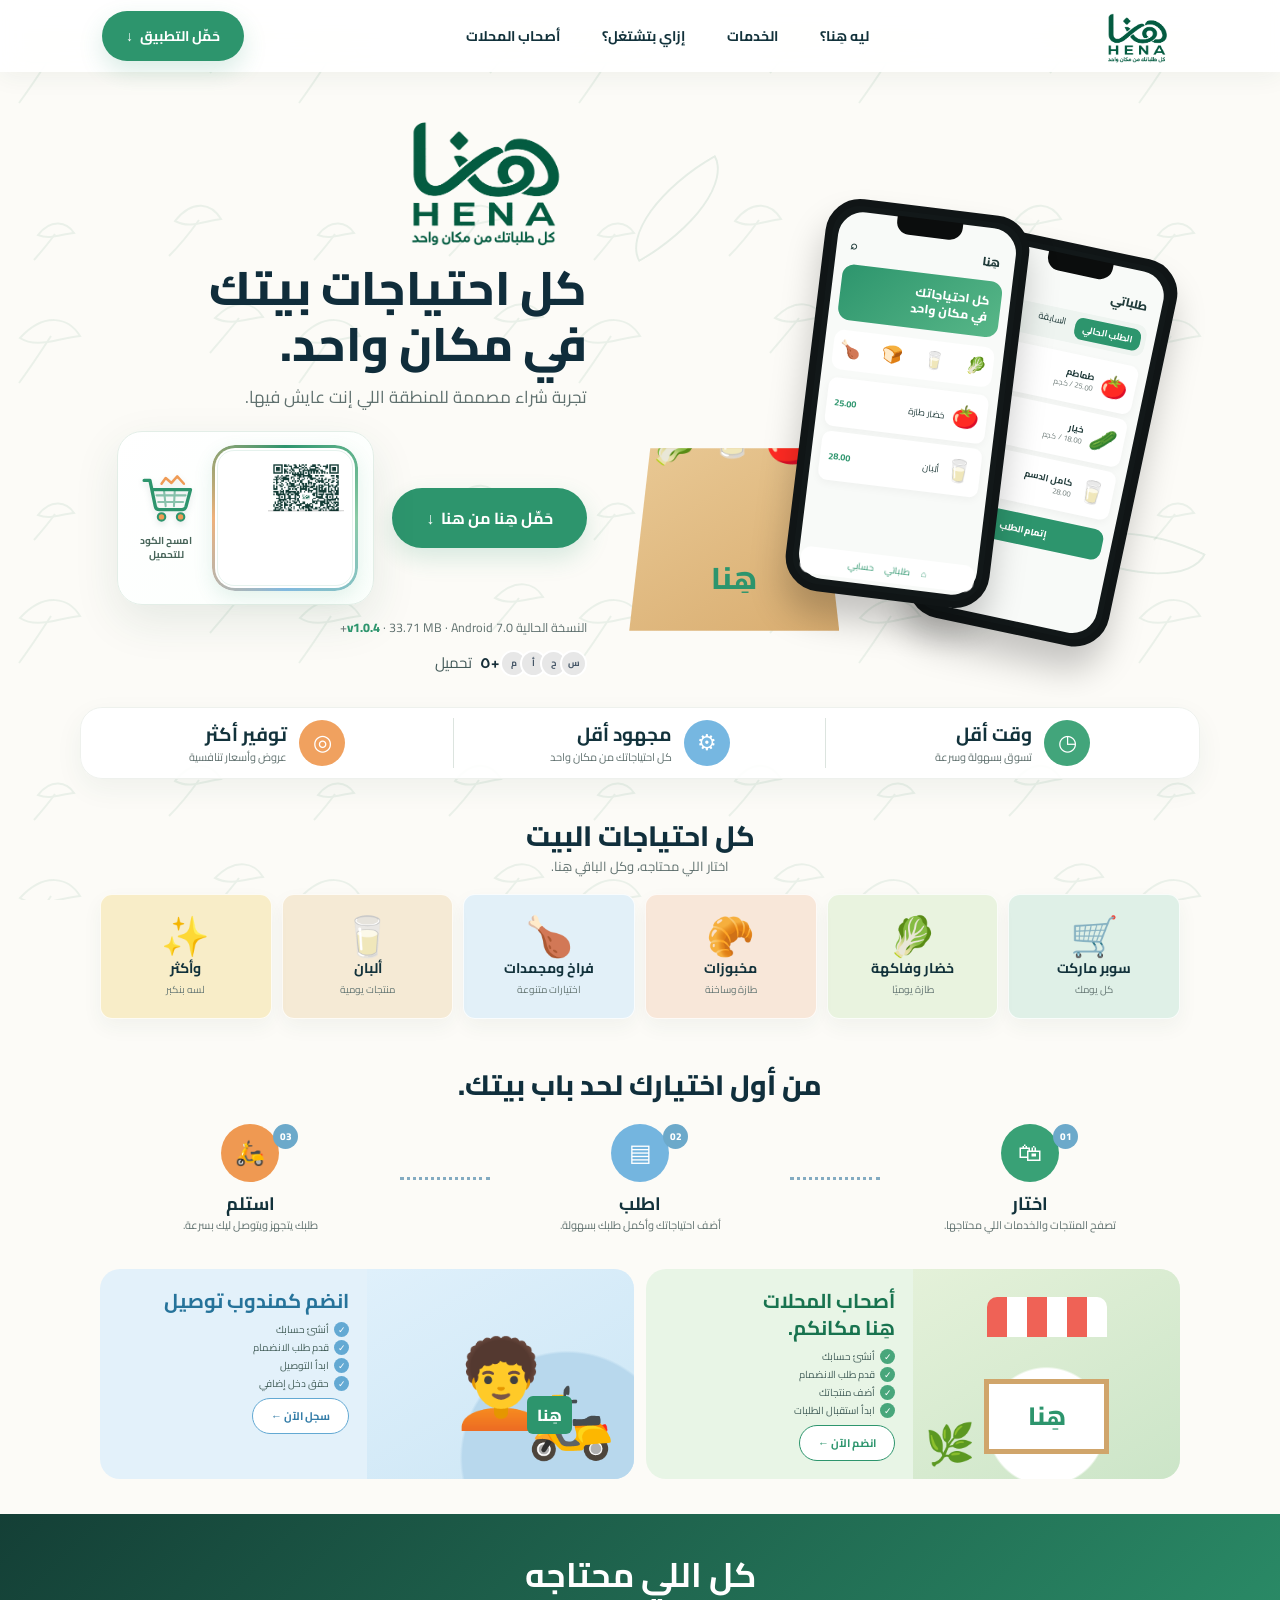
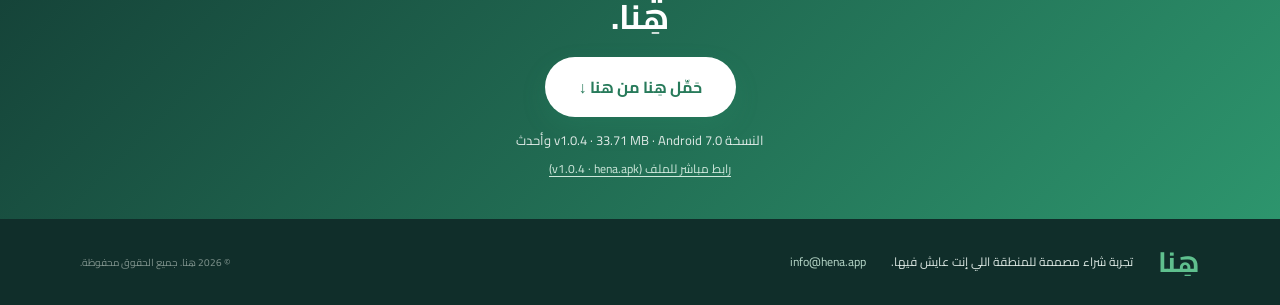
==== index.html @ d1300986 "Enlarge QR with animated frame and gently moving shopping cart" ====
﻿<!DOCTYPE html>
<html lang="ar" dir="rtl">
<head>
    <meta charset="UTF-8">
    <meta name="viewport" content="width=device-width, initial-scale=1.0">
    <title>هِنا — كل احتياجات بيتك في مكان واحد</title>
    <link rel="preconnect" href="https://fonts.googleapis.com">
    <link rel="preconnect" href="https://fonts.gstatic.com" crossorigin>
    <link href="https://fonts.googleapis.com/css2?family=Cairo:wght@400;500;600;700;800&display=swap" rel="stylesheet">
    <link rel="stylesheet" href="style-v2.css?v=20261027-2">
    <style id="hena-inline-styles">
*{box-sizing:border-box;margin:0;padding:0}
:root{--pearl:#fcfbf7;--white:#fff;--green:#2d956d;--dark:#123b35;--blue:#82b9df;--orange:#ef9b55;--text:#12323b;--muted:#60716f;--line:#e8eee9;--shadow:0 16px 45px rgba(31,78,61,.10);--font:'Cairo',sans-serif}
html{scroll-behavior:smooth}body{font-family:var(--font);color:var(--text);background:var(--pearl);line-height:1.5;overflow-x:hidden}
body:before{content:"";position:fixed;inset:0;z-index:-1;pointer-events:none;opacity:.22;background-image:url("data:image/svg+xml,%3Csvg xmlns='http://www.w3.org/2000/svg' width='280' height='280' viewBox='0 0 280 280'%3E%3Cg fill='none' stroke='%236aa887' stroke-width='2' opacity='.55'%3E%3Cpath d='M20 58c25-27 49-20 60-2-22 2-43 13-60 2Z'/%3E%3Cpath d='M51 56C40 73 30 88 19 103'/%3E%3Cpath d='M215 38c21-21 40-15 48-1-18 2-32 9-48 1Z'/%3E%3Cpath d='M239 38c-9 12-19 23-29 35'/%3E%3Cpath d='M175 221c18-23 37-17 46-2-17 2-31 10-46 2Z'/%3E%3Cpath d='M199 220c-10 14-19 25-30 36'/%3E%3Cpath d='M38 235c13-17 29-13 36-2-13 1-24 7-36 2Z'/%3E%3Cpath d='M55 234c-7 10-14 18-21 26'/%3E%3C/g%3E%3C/svg%3E");background-size:280px 280px}
a{text-decoration:none;color:inherit}.navbar{position:fixed;top:0;left:0;right:0;z-index:100;background:rgba(255,255,255,.9);backdrop-filter:blur(14px);box-shadow:0 5px 25px rgba(27,69,54,.06)}
.nav-inner{height:72px;max-width:1120px;margin:auto;padding:0 22px;display:flex;align-items:center;gap:30px}.brand{font-size:34px;font-weight:800;color:var(--green);letter-spacing:-2px;display:flex;align-items:center}.brand img{display:block;width:88px;height:auto}.nav-links{display:flex;gap:42px;align-items:center;flex:1;justify-content:center}.nav-links a{font-size:14px;font-weight:700}.nav-links a:hover{color:var(--green)}
.btn{border:0;border-radius:999px;padding:12px 24px;font:700 14px var(--font);cursor:pointer;transition:.25s;display:inline-flex;align-items:center;justify-content:center;gap:7px}.btn-primary{background:var(--green);color:#fff;box-shadow:0 10px 25px rgba(45,149,109,.18)}.btn-primary:hover{transform:translateY(-2px);background:#257f5d}.btn-secondary{background:#fff;border:1px solid var(--green);color:var(--green)}.btn-large{padding:15px 34px;font-size:16px}.hamburger{display:none;background:none;border:0}.hamburger i{display:block;width:24px;height:3px;background:var(--dark);margin:4px;border-radius:5px}
.hero{padding:105px 20px 20px}.hero-inner{max-width:1120px;min-height:475px;margin:auto;display:grid;grid-template-columns:1.05fr .95fr;gap:10px;align-items:center}.hero-copy{order:2;padding:0 20px 10px 0}.hero-logo{font-size:76px;line-height:1;color:var(--green);font-weight:800;margin-bottom:8px}.hero-logo-img{display:block;width:220px;max-width:75%;height:auto;margin:0 0 8px auto}.hero h1{font-size:47px;line-height:1.2;color:#102d3b;font-weight:800;margin-bottom:13px}.hero-copy>p{font-size:17px;color:var(--muted);margin-bottom:20px}.hero-actions{display:flex;align-items:center;gap:18px}.qr-wrap{display:flex;align-items:center;justify-content:center;gap:13px;background:linear-gradient(135deg,#fff 0%,#fbfffc 100%);padding:13px 15px;border:1px solid #e3eee7;border-radius:25px;box-shadow:var(--shadow);flex:0 0 auto}
.qr-frame{position:relative;isolation:isolate;width:146px;height:146px;padding:8px;border-radius:23px;background:#fff;display:grid;place-items:center;flex:0 0 auto;box-shadow:0 7px 20px rgba(45,149,109,.12)}
.qr-frame:before{content:"";position:absolute;inset:0;border-radius:23px;padding:3px;background:conic-gradient(from 0deg,#2d956d,#8bcba6,#82b9df,#efb17a,#2d956d);-webkit-mask:linear-gradient(#000 0 0) content-box,linear-gradient(#000 0 0);-webkit-mask-composite:xor;mask-composite:exclude;animation:qrBorderSpin 5s linear infinite;pointer-events:none}
.qr-frame:after{content:"";position:absolute;inset:5px;border:1px solid rgba(45,149,109,.12);border-radius:17px;pointer-events:none}
.qr{width:128px;height:128px;display:grid;place-items:center;position:relative;z-index:1;padding:5px;border-radius:17px;background:#fff}
.qr-img{width:118px;height:118px;display:block;object-fit:contain;border-radius:9px}
.qr-side{width:66px;display:flex;flex-direction:column;align-items:center;justify-content:center;gap:8px;text-align:center}
.qr-side small{font-size:11px;line-height:1.5;color:#48655a;font-weight:700}
.qr-cart{width:53px;height:53px;display:grid;place-items:center;color:var(--green);animation:cartNudge 2.4s ease-in-out infinite;transform-origin:center center}
.qr-cart svg{width:100%;height:100%;display:block;overflow:visible;filter:drop-shadow(0 3px 3px rgba(18,59,53,.12))}
@keyframes qrBorderSpin{to{filter:hue-rotate(360deg)}}
@keyframes cartNudge{0%,100%{transform:translateX(-5px) rotate(-2deg)}50%{transform:translateX(5px) rotate(2deg)}}
@media(prefers-reduced-motion:reduce){.qr-frame:before,.qr-cart{animation:none}}.qr-wrap small{font-size:10px;line-height:1.45;text-align:center}.downloads{margin-top:12px;display:flex;align-items:center;gap:8px;color:#445b5a;font-size:15px}.downloads strong{color:#172f39}.avatars{display:flex;direction:ltr}.avatars b{width:27px;height:27px;border-radius:50%;background:#e7e7e7;border:2px solid #fff;display:grid;place-items:center;margin-left:-7px;font-size:9px;color:#456}.hero-art{order:1;height:470px;position:relative}.phone{position:absolute;width:205px;height:395px;background:#121819;border:7px solid #101516;border-radius:35px;box-shadow:0 24px 35px rgba(0,0,0,.22);padding:6px}.phone-one{right:190px;top:45px;transform:rotate(7deg);z-index:2}.phone-two{right:55px;top:80px;transform:rotate(12deg);z-index:1}.speaker{position:absolute;top:5px;left:50%;transform:translateX(-50%);width:66px;height:18px;border-radius:0 0 13px 13px;background:#0b0d0d;z-index:3}.phone-screen{height:100%;border-radius:25px;background:#f8faf8;overflow:hidden;padding:22px 9px 8px;color:#203b3a;font-size:9px}.screen-top,.screen-title{display:flex;justify-content:space-between;align-items:center;font-weight:800;font-size:12px;padding:3px 5px 10px}.promo{background:linear-gradient(135deg,#2d956d,#58b788);color:#fff;border-radius:12px;padding:12px;font-weight:800;font-size:12px;line-height:1.35;margin-bottom:10px}.mini-cats{display:flex;justify-content:space-between;background:#fff;border-radius:10px;padding:7px;margin-bottom:8px}.mini-cats b{font-size:17px}.product-row,.order-item{display:flex;align-items:center;gap:7px;background:#fff;border-radius:9px;padding:8px;margin:5px 0;box-shadow:0 3px 9px rgba(0,0,0,.04)}.product-row span,.order-item>span{font-size:22px}.product-row em{font-style:normal;flex:1}.product-row strong{color:var(--green)}.bottom-nav{position:absolute;bottom:10px;left:8px;right:8px;background:#fff;padding:7px;border-radius:10px;text-align:center;color:var(--green)}.tabs{display:flex;gap:10px;background:#eef4f0;padding:5px;border-radius:10px;margin-bottom:10px}.tabs b{background:var(--green);color:#fff;padding:4px 8px;border-radius:8px}.order-item div{font-weight:700;flex:1}.order-item small{display:block;color:#6d7b78;font-weight:400}.order-total{background:var(--green);color:#fff;border-radius:10px;padding:9px;text-align:center;font-weight:800;margin-top:10px}.grocery-bag{position:absolute;bottom:0;left:12px;width:210px;height:190px;background:linear-gradient(150deg,#e9c995,#d9ad70);clip-path:polygon(10% 4%,90% 4%,100% 100%,0 100%);z-index:0;display:flex;align-items:flex-end;justify-content:center;padding-bottom:30px;box-shadow:var(--shadow);font-size:30px;color:var(--green);font-weight:800}.grocery-bag i{position:absolute;font-style:normal;font-size:45px;top:-35px}.grocery-bag i:nth-child(2){left:20px}.grocery-bag i:nth-child(3){right:18px}.grocery-bag i:nth-child(4){left:75px;top:-42px}.leaf{position:absolute;width:120px;height:55px;border:2px solid #8bb8a2;border-radius:100% 0 100% 0;opacity:.2;transform:rotate(-30deg)}.leaf-a{left:0;top:20px}.leaf-b{right:0;bottom:50px;transform:rotate(25deg)}
.benefit-bar{max-width:1120px;margin:0 auto 10px;background:rgba(255,255,255,.9);border:1px solid #eef1ed;border-radius:22px;box-shadow:0 10px 28px rgba(42,83,66,.06);display:grid;grid-template-columns:repeat(3,1fr);overflow:hidden}.benefit-bar>div{padding:12px 25px;display:flex;justify-content:center;align-items:center;gap:12px;position:relative}.benefit-bar>div+div:before{content:"";position:absolute;right:0;height:50px;border-right:1px solid #dce4df}.benefit-icon{width:46px;height:46px;border-radius:50%;display:grid;place-items:center;color:#fff;font-size:22px}.benefit-icon.green{background:#42a57b}.benefit-icon.blue{background:#76b7e1}.benefit-icon.orange{background:#f0a15f}.benefit-bar article{display:flex;flex-direction:column}.benefit-bar strong{font-size:19px}.benefit-bar small{color:var(--muted);font-size:11px}
.services,.how{max-width:1120px;margin:auto;padding:26px 20px 30px}.section-head{text-align:center;margin-bottom:18px}.section-head h2{font-size:28px;font-weight:800;color:#102f3c}.section-head p{font-size:13px;color:var(--muted)}.category-grid{display:grid;grid-template-columns:repeat(6,1fr);gap:10px}.category{height:125px;border-radius:12px;display:flex;flex-direction:column;align-items:center;justify-content:center;gap:3px;text-align:center;border:1px solid rgba(255,255,255,.8);box-shadow:0 8px 20px rgba(34,71,57,.05)}.category span{font-size:39px;line-height:1}.category strong{font-size:14px}.category small{font-size:10px;color:#667875}.c-green{background:#dff0e7}.c-lightgreen{background:#e9f3df}.c-peach{background:#f8e7d9}.c-blue{background:#e2f0f8}.c-cream{background:#f5ead5}.c-yellow{background:#f8edc8}
.how{padding-top:15px}.steps{display:grid;grid-template-columns:1fr 90px 1fr 90px 1fr;align-items:center;direction:rtl}.step{text-align:center;position:relative}.step-no{position:absolute;top:0;right:calc(50% - 48px);background:#6ca9ca;color:#fff;border-radius:50%;font-size:10px;font-weight:800;width:25px;height:25px;display:grid;place-items:center}.step-icon{width:58px;height:58px;border-radius:50%;display:grid;place-items:center;color:#fff;font-size:24px;margin:0 auto 8px}.step-icon.green{background:#39a176}.step-icon.blue{background:#74b5df}.step-icon.orange{background:#ef9952}.step h3{font-size:18px}.step p{font-size:11px;color:var(--muted)}.connector{border-top:3px dotted #83abc1}
.partners{max-width:1120px;margin:auto;padding:5px 20px 35px;display:grid;grid-template-columns:1fr 1fr;gap:12px}.partner-card{min-height:185px;border-radius:20px;display:grid;grid-template-columns:1fr 1fr;overflow:hidden}.merchant{background:#e8f5e6}.driver{background:#e3f1fa}.partner-copy{padding:18px 18px}.partner-copy h2{font-size:20px;line-height:1.35;color:#18734f;margin-bottom:7px}.driver .partner-copy h2{color:#26739a}.partner-copy ul{list-style:none;font-size:10px;color:#45605b;line-height:1.8}.partner-copy li:before{content:"✓";display:inline-grid;place-items:center;width:15px;height:15px;border-radius:50%;background:#48a67b;color:#fff;font-size:9px;margin-left:5px}.driver .partner-copy li:before{background:#63a9d3}.partner-copy .btn{font-size:11px;padding:7px 18px;margin-top:5px}.blue-btn{border-color:#63a9d3;color:#347da8}.partner-illustration{position:relative;display:flex;align-items:flex-end;justify-content:center;overflow:hidden}.shop-illus{background:radial-gradient(circle at 50% 75%,#fff 0 28%,transparent 29%),linear-gradient(150deg,#e4f1d9,#cce5c8)}.awning{position:absolute;top:28px;width:120px;height:40px;background:repeating-linear-gradient(90deg,#ef6256 0 20px,#fff 20px 40px);border-radius:10px 10px 0 0}.shop-window{width:125px;height:75px;background:#fff;border:5px solid #d0a56b;color:var(--green);display:grid;place-items:center;font-size:25px;font-weight:800;margin-bottom:25px}.plant{position:absolute;bottom:5px;left:12px;font-size:40px}.driver-illus{background:radial-gradient(circle at 75% 90%,#b8d8ed 0 38%,transparent 39%),linear-gradient(150deg,#dff0fb,#cce6f5)}.rider{font-size:85px;z-index:2;margin-bottom:32px}.bike{position:absolute;right:20px;bottom:6px;font-size:70px}.box{position:absolute;right:62px;bottom:45px;background:#2d956d;color:#fff;font-weight:800;padding:7px 10px;border-radius:6px;z-index:3}
.final-cta{margin-top:0;padding:40px 20px;text-align:center;background:linear-gradient(135deg,#143f36,#2d956d);color:#fff}.final-cta h2{font-size:34px;color:#fff;line-height:1.25;margin-bottom:18px}.final-cta .btn{background:#fff;color:#287b5b}
footer{background:#102e2a;color:#dbe7e2;padding:22px}.footer-inner{max-width:1120px;margin:auto;display:flex;align-items:center;gap:25px;flex-wrap:wrap;font-size:12px}.footer-inner strong{font-size:28px;color:#5fc08e}.footer-inner a{color:#b9d9ca}.footer-inner small{margin-right:auto;color:#82958f}
@media(max-width:850px){.nav-links{display:none}.nav-download{display:none}.hamburger{display:block;margin-right:auto}.hero-inner{grid-template-columns:1fr}.hero-copy{order:1;text-align:center;padding:0}.hero-logo{font-size:58px}.hero-logo-img{margin:0 auto 8px;width:200px}.hero h1{font-size:37px}.hero-actions{justify-content:center}.downloads{justify-content:center}.hero-art{order:2;height:410px;transform:scale(.9);transform-origin:center top}.benefit-bar{margin:0 15px;grid-template-columns:1fr}.benefit-bar>div{padding:10px}.benefit-bar>div+div:before{display:none}.category-grid{grid-template-columns:repeat(3,1fr)}.partners{grid-template-columns:1fr}.steps{grid-template-columns:1fr;gap:18px}.connector{width:50px;margin:auto;transform:rotate(90deg)}}
@media(max-width:520px){.qr-wrap{gap:10px;padding:10px;border-radius:20px}.qr-frame{width:132px;height:132px;padding:7px;border-radius:20px}.qr-frame:before{border-radius:20px}.qr{width:116px;height:116px;padding:4px}.qr-img{width:108px;height:108px}.qr-side{width:55px}.qr-cart{width:46px;height:46px}.qr-side small{font-size:10px}.hero{padding-top:92px}.hero h1{font-size:30px}.hero-copy>p{font-size:13px}.hero-actions{flex-direction:column}.qr-wrap{order:2}.hero-art{transform:scale(.72);height:315px;margin-top:-25px}.phone-one{right:calc(50% - 85px)}.phone-two{right:calc(50% + 40px);top:75px}.grocery-bag{left:calc(50% - 150px);transform:scale(.8);transform-origin:bottom left}.category-grid{grid-template-columns:repeat(2,1fr)}.category{height:120px}.partner-card{grid-template-columns:1fr}.partner-illustration{min-height:140px}.footer-inner{justify-content:center;text-align:center}.footer-inner small{margin:0;width:100%}}

    </style>
</head>
<body>
<nav class="navbar">
  <div class="nav-inner">
    <a class="brand" href="#" aria-label="هِنا"><img src="hena-logo.png?v=20261027-1" alt="هِنا — كل طلباتك من مكان واحد"></a>
    <div class="nav-links" id="navbarMenu">
      <a href="#why">ليه هِنا؟</a>
      <a href="#services">الخدمات</a>
      <a href="#how">إزاي بتشتغل؟</a>
      <a href="#merchants">أصحاب المحلات</a>
    </div>
    <button class="btn btn-primary btn-download nav-download" data-url="https://github.com/ananbusiness88-hue/Hena/releases/latest/download/hena.apk">حَمِّل التطبيق <span>↓</span></button>
    <button class="hamburger" id="hamburger" aria-label="القائمة"><i></i><i></i><i></i></button>
  </div>
</nav>

<main>
<section class="hero">
  <div class="hero-inner">
    <div class="hero-copy">
      <img class="hero-logo-img" src="hena-logo.png?v=20261027-1" alt="هِنا — كل طلباتك من مكان واحد">
      <h1>كل احتياجات بيتك<br>في مكان واحد.</h1>
      <p>تجربة شراء مصممة للمنطقة اللي إنت عايش فيها.</p>
      <div class="hero-actions">
        <button class="btn btn-primary btn-large btn-download" data-url="https://github.com/ananbusiness88-hue/Hena/releases/latest/download/hena.apk">حَمِّل هِنا من هنا <span>↓</span></button>
        <div class="qr-wrap" aria-label="امسح رمز QR لتحميل تطبيق هِنا">
          <div class="qr-frame">
            <a class="qr" href="https://github.com/ananbusiness88-hue/Hena/releases/latest/download/hena.apk" title="تحميل هِنا مباشرة" aria-label="تحميل تطبيق هِنا"><img class="qr-img" src="hena-download-qr.png?v=20261027-2" width="684" height="684" alt="رمز QR لتحميل تطبيق هِنا"></a>
          </div>
          <div class="qr-side">
            <div class="qr-cart" aria-hidden="true">
              <svg viewBox="0 0 64 64" fill="none" xmlns="http://www.w3.org/2000/svg">
                <path d="M5 9h7l6.5 31.2a5 5 0 0 0 4.9 4h27.3a5 5 0 0 0 4.8-3.6L61 20H16" stroke="currentColor" stroke-width="4" stroke-linecap="round" stroke-linejoin="round"/>
                <path d="M20 27h35M22 35h30M29 21l2 19M42 21l-1 19" stroke="currentColor" stroke-width="2.5" stroke-linecap="round" opacity=".55"/>
                <circle cx="26" cy="53" r="4.5" fill="#ef9b55" stroke="currentColor" stroke-width="2.5"/>
                <circle cx="49" cy="53" r="4.5" fill="#ef9b55" stroke="currentColor" stroke-width="2.5"/>
                <path d="M26 13l5-7 7 6 7-8 8 9" stroke="#ef9b55" stroke-width="3" stroke-linecap="round" stroke-linejoin="round"/>
              </svg>
            </div>
            <small>امسح الكود<br>للتحميل</small>
          </div>
        </div>
      </div>
      <div class="build-meta">النسخة الحالية <strong>v1.0.4</strong> · 33.71 MB · Android 7.0+</div>
      <div class="downloads"><span class="avatars"><b>م</b><b>أ</b><b>ح</b><b>س</b></span><strong>+<span id="download-count" aria-live="polite" title="جارٍ تحميل عدد التنزيلات الفعلي">…</span></strong> تحميل</div>
    </div>

    <div class="hero-art">
      <div class="leaf leaf-a"></div><div class="leaf leaf-b"></div>
      <div class="grocery-bag"><span>هِنا</span><i>🥬</i><i>🍅</i><i>🥛</i></div>
      <div class="phone phone-one">
        <div class="speaker"></div>
        <div class="phone-screen">
          <div class="screen-top"><span>هِنا</span><span>⌕</span></div>
          <div class="promo">كل احتياجاتك<br>في مكان واحد</div>
          <div class="mini-cats"><b>🥬</b><b>🥛</b><b>🍞</b><b>🍗</b></div>
          <div class="product-row"><span>🍅</span><em>خضار طازة</em><strong>25.00</strong></div>
          <div class="product-row"><span>🥛</span><em>ألبان</em><strong>28.00</strong></div>
          <div class="bottom-nav">⌂　 طلباتي　 حسابي</div>
        </div>
      </div>
      <div class="phone phone-two">
        <div class="speaker"></div>
        <div class="phone-screen">
          <div class="screen-title">طلباتي</div>
          <div class="tabs"><b>الطلب الحالي</b><span>السابقة</span></div>
          <div class="order-item"><span>🍅</span><div>طماطم<small>25.00 / كجم</small></div></div>
          <div class="order-item"><span>🥒</span><div>خيار<small>18.00 / كجم</small></div></div>
          <div class="order-item"><span>🥛</span><div>كامل الدسم<small>28.00</small></div></div>
          <div class="order-total">إتمام الطلب</div>
        </div>
      </div>
    </div>
  </div>
</section>

<section class="benefit-bar" id="why">
  <div><span class="benefit-icon green">◷</span><article><strong>وقت أقل</strong><small>تسوق بسهولة وسرعة</small></article></div>
  <div><span class="benefit-icon blue">⚙</span><article><strong>مجهود أقل</strong><small>كل احتياجاتك من مكان واحد</small></article></div>
  <div><span class="benefit-icon orange">◎</span><article><strong>توفير أكثر</strong><small>عروض وأسعار تنافسية</small></article></div>
</section>

<section class="services" id="services">
  <div class="section-head"><h2>كل احتياجات البيت</h2><p>اختار اللي محتاجه، وكل الباقي هِنا.</p></div>
  <div class="category-grid">
    <div class="category c-green"><span>🛒</span><strong>سوبر ماركت</strong><small>كل يومك</small></div>
    <div class="category c-lightgreen"><span>🥬</span><strong>خضار وفاكهة</strong><small>طازة يوميًا</small></div>
    <div class="category c-peach"><span>🥐</span><strong>مخبوزات</strong><small>طازة وساخنة</small></div>
    <div class="category c-blue"><span>🍗</span><strong>فراخ ومجمدات</strong><small>اختيارات متنوعة</small></div>
    <div class="category c-cream"><span>🥛</span><strong>ألبان</strong><small>منتجات يومية</small></div>
    <div class="category c-yellow"><span>✨</span><strong>وأكثر</strong><small>لسه بنكبر</small></div>
  </div>
</section>

<section class="how" id="how">
  <div class="section-head"><h2>من أول اختيارك لحد باب بيتك.</h2></div>
  <div class="steps">
    <div class="step"><span class="step-no">01</span><div class="step-icon green">🛍</div><h3>اختار</h3><p>تصفح المنتجات والخدمات اللي محتاجها.</p></div>
    <div class="connector"></div>
    <div class="step"><span class="step-no">02</span><div class="step-icon blue">▤</div><h3>اطلب</h3><p>أضف احتياجاتك وأكمل طلبك بسهولة.</p></div>
    <div class="connector"></div>
    <div class="step"><span class="step-no">03</span><div class="step-icon orange">🛵</div><h3>استلم</h3><p>طلبك يتجهز ويتوصل ليك بسرعة.</p></div>
  </div>
</section>

<section class="partners" id="merchants">
  <div class="partner-card merchant">
    <div class="partner-illustration shop-illus"><div class="awning"></div><div class="shop-window">هِنا</div><div class="plant">🌿</div></div>
    <div class="partner-copy"><h2>أصحاب المحلات<br>هِنا مكانكم.</h2><ul><li>أنشئ حسابك</li><li>قدم طلب الانضمام</li><li>أضف منتجاتك</li><li>ابدأ استقبال الطلبات</li></ul><a class="btn btn-secondary" href="mailto:merchants@hena.app">انضم الآن ←</a></div>
  </div>
  <div class="partner-card driver">
    <div class="partner-illustration driver-illus"><div class="rider">🧑‍🦱</div><div class="bike">🛵</div><div class="box">هِنا</div></div>
    <div class="partner-copy"><h2>انضم كمندوب توصيل</h2><ul><li>أنشئ حسابك</li><li>قدم طلب الانضمام</li><li>ابدأ التوصيل</li><li>حقق دخل إضافي</li></ul><a class="btn btn-secondary blue-btn" href="mailto:drivers@hena.app">سجل الآن ←</a></div>
  </div>
</section>

<section class="final-cta">
  <h2>كل اللي محتاجه<br>هِنا.</h2>
  <button class="btn btn-primary btn-large btn-download" data-url="https://github.com/ananbusiness88-hue/Hena/releases/latest/download/hena.apk">حَمِّل هِنا من هنا ↓</button>
  <p class="cta-note">النسخة v1.0.4 · 33.71 MB · Android 7.0 وأحدث</p>
  <a class="cta-backup" href="https://github.com/ananbusiness88-hue/Hena/releases/download/v1.0.4/hena.apk" download>رابط مباشر للملف (v1.0.4 · hena.apk)</a>
</section>
</main>

<footer><div class="footer-inner"><strong>هِنا</strong><span>تجربة شراء مصممة للمنطقة اللي إنت عايش فيها.</span><a href="mailto:info@hena.app">info@hena.app</a><small>© 2026 هِنا. جميع الحقوق محفوظة.</small></div></footer>
<script src="script.js?v=20261027-2"></script>
</body>
</html>
---- style-v2.css ----
*{box-sizing:border-box;margin:0;padding:0}
:root{--pearl:#fcfbf7;--white:#fff;--green:#2d956d;--dark:#123b35;--blue:#82b9df;--orange:#ef9b55;--text:#12323b;--muted:#60716f;--line:#e8eee9;--shadow:0 16px 45px rgba(31,78,61,.10);--font:'Cairo',sans-serif}
html{scroll-behavior:smooth}body{font-family:var(--font);color:var(--text);background:var(--pearl);line-height:1.5;overflow-x:hidden}
body:before{content:"";position:fixed;inset:0;z-index:-1;pointer-events:none;opacity:.22;background-image:url("data:image/svg+xml,%3Csvg xmlns='http://www.w3.org/2000/svg' width='280' height='280' viewBox='0 0 280 280'%3E%3Cg fill='none' stroke='%236aa887' stroke-width='2' opacity='.55'%3E%3Cpath d='M20 58c25-27 49-20 60-2-22 2-43 13-60 2Z'/%3E%3Cpath d='M51 56C40 73 30 88 19 103'/%3E%3Cpath d='M215 38c21-21 40-15 48-1-18 2-32 9-48 1Z'/%3E%3Cpath d='M239 38c-9 12-19 23-29 35'/%3E%3Cpath d='M175 221c18-23 37-17 46-2-17 2-31 10-46 2Z'/%3E%3Cpath d='M199 220c-10 14-19 25-30 36'/%3E%3Cpath d='M38 235c13-17 29-13 36-2-13 1-24 7-36 2Z'/%3E%3Cpath d='M55 234c-7 10-14 18-21 26'/%3E%3C/g%3E%3C/svg%3E");background-size:280px 280px}
a{text-decoration:none;color:inherit}.navbar{position:fixed;top:0;left:0;right:0;z-index:100;background:rgba(255,255,255,.9);backdrop-filter:blur(14px);box-shadow:0 5px 25px rgba(27,69,54,.06)}
.nav-inner{height:72px;max-width:1120px;margin:auto;padding:0 22px;display:flex;align-items:center;gap:30px}.brand{font-size:34px;font-weight:800;color:var(--green);letter-spacing:-2px}.nav-links{display:flex;gap:42px;align-items:center;flex:1;justify-content:center}.nav-links a{font-size:14px;font-weight:700}.nav-links a:hover{color:var(--green)}
.btn{border:0;border-radius:999px;padding:12px 24px;font:700 14px var(--font);cursor:pointer;transition:.25s;display:inline-flex;align-items:center;justify-content:center;gap:7px}.btn-primary{background:var(--green);color:#fff;box-shadow:0 10px 25px rgba(45,149,109,.18)}.btn-primary:hover{transform:translateY(-2px);background:#257f5d}.btn-secondary{background:#fff;border:1px solid var(--green);color:var(--green)}.btn-large{padding:15px 34px;font-size:16px}.hamburger{display:none;background:none;border:0}.hamburger i{display:block;width:24px;height:3px;background:var(--dark);margin:4px;border-radius:5px}
.hero{padding:105px 20px 20px}.hero-inner{max-width:1120px;min-height:475px;margin:auto;display:grid;grid-template-columns:1.05fr .95fr;gap:10px;align-items:center}.hero-copy{order:2;padding:0 20px 10px 0}.hero-logo{font-size:76px;line-height:1;color:var(--green);font-weight:800;margin-bottom:8px}.hero h1{font-size:47px;line-height:1.2;color:#102d3b;font-weight:800;margin-bottom:13px}.hero-copy>p{font-size:17px;color:var(--muted);margin-bottom:20px}.hero-actions{display:flex;align-items:center;gap:18px}.qr-wrap{display:flex;align-items:center;gap:8px;background:#fff;padding:6px 9px;border-radius:14px;box-shadow:var(--shadow)}.qr{width:76px;height:76px;display:block}.qr-wrap small{font-size:10px;line-height:1.45;text-align:center}.downloads{margin-top:12px;display:flex;align-items:center;gap:8px;color:#445b5a;font-size:15px}.downloads strong{color:#172f39}.avatars{display:flex;direction:ltr}.avatars b{width:27px;height:27px;border-radius:50%;background:#e7e7e7;border:2px solid #fff;display:grid;place-items:center;margin-left:-7px;font-size:9px;color:#456}.hero-art{order:1;height:470px;position:relative}.phone{position:absolute;width:205px;height:395px;background:#121819;border:7px solid #101516;border-radius:35px;box-shadow:0 24px 35px rgba(0,0,0,.22);padding:6px}.phone-one{right:190px;top:45px;transform:rotate(7deg);z-index:2}.phone-two{right:55px;top:80px;transform:rotate(12deg);z-index:1}.speaker{position:absolute;top:5px;left:50%;transform:translateX(-50%);width:66px;height:18px;border-radius:0 0 13px 13px;background:#0b0d0d;z-index:3}.phone-screen{height:100%;border-radius:25px;background:#f8faf8;overflow:hidden;padding:22px 9px 8px;color:#203b3a;font-size:9px}.screen-top,.screen-title{display:flex;justify-content:space-between;align-items:center;font-weight:800;font-size:12px;padding:3px 5px 10px}.promo{background:linear-gradient(135deg,#2d956d,#58b788);color:#fff;border-radius:12px;padding:12px;font-weight:800;font-size:12px;line-height:1.35;margin-bottom:10px}.mini-cats{display:flex;justify-content:space-between;background:#fff;border-radius:10px;padding:7px;margin-bottom:8px}.mini-cats b{font-size:17px}.product-row,.order-item{display:flex;align-items:center;gap:7px;background:#fff;border-radius:9px;padding:8px;margin:5px 0;box-shadow:0 3px 9px rgba(0,0,0,.04)}.product-row span,.order-item>span{font-size:22px}.product-row em{font-style:normal;flex:1}.product-row strong{color:var(--green)}.bottom-nav{position:absolute;bottom:10px;left:8px;right:8px;background:#fff;padding:7px;border-radius:10px;text-align:center;color:var(--green)}.tabs{display:flex;gap:10px;background:#eef4f0;padding:5px;border-radius:10px;margin-bottom:10px}.tabs b{background:var(--green);color:#fff;padding:4px 8px;border-radius:8px}.order-item div{font-weight:700;flex:1}.order-item small{display:block;color:#6d7b78;font-weight:400}.order-total{background:var(--green);color:#fff;border-radius:10px;padding:9px;text-align:center;font-weight:800;margin-top:10px}.grocery-bag{position:absolute;bottom:0;left:12px;width:210px;height:190px;background:linear-gradient(150deg,#e9c995,#d9ad70);clip-path:polygon(10% 4%,90% 4%,100% 100%,0 100%);z-index:0;display:flex;align-items:flex-end;justify-content:center;padding-bottom:30px;box-shadow:var(--shadow);font-size:30px;color:var(--green);font-weight:800}.grocery-bag i{position:absolute;font-style:normal;font-size:45px;top:-35px}.grocery-bag i:nth-child(2){left:20px}.grocery-bag i:nth-child(3){right:18px}.grocery-bag i:nth-child(4){left:75px;top:-42px}.leaf{position:absolute;width:120px;height:55px;border:2px solid #8bb8a2;border-radius:100% 0 100% 0;opacity:.2;transform:rotate(-30deg)}.leaf-a{left:0;top:20px}.leaf-b{right:0;bottom:50px;transform:rotate(25deg)}
.benefit-bar{max-width:1120px;margin:0 auto 10px;background:rgba(255,255,255,.9);border:1px solid #eef1ed;border-radius:22px;box-shadow:0 10px 28px rgba(42,83,66,.06);display:grid;grid-template-columns:repeat(3,1fr);overflow:hidden}.benefit-bar>div{padding:12px 25px;display:flex;justify-content:center;align-items:center;gap:12px;position:relative}.benefit-bar>div+div:before{content:"";position:absolute;right:0;height:50px;border-right:1px solid #dce4df}.benefit-icon{width:46px;height:46px;border-radius:50%;display:grid;place-items:center;color:#fff;font-size:22px}.benefit-icon.green{background:#42a57b}.benefit-icon.blue{background:#76b7e1}.benefit-icon.orange{background:#f0a15f}.benefit-bar article{display:flex;flex-direction:column}.benefit-bar strong{font-size:19px}.benefit-bar small{color:var(--muted);font-size:11px}
.services,.how{max-width:1120px;margin:auto;padding:26px 20px 30px}.section-head{text-align:center;margin-bottom:18px}.section-head h2{font-size:28px;font-weight:800;color:#102f3c}.section-head p{font-size:13px;color:var(--muted)}.category-grid{display:grid;grid-template-columns:repeat(6,1fr);gap:10px}.category{height:125px;border-radius:12px;display:flex;flex-direction:column;align-items:center;justify-content:center;gap:3px;text-align:center;border:1px solid rgba(255,255,255,.8);box-shadow:0 8px 20px rgba(34,71,57,.05)}.category span{font-size:39px;line-height:1}.category strong{font-size:14px}.category small{font-size:10px;color:#667875}.c-green{background:#dff0e7}.c-lightgreen{background:#e9f3df}.c-peach{background:#f8e7d9}.c-blue{background:#e2f0f8}.c-cream{background:#f5ead5}.c-yellow{background:#f8edc8}
.how{padding-top:15px}.steps{display:grid;grid-template-columns:1fr 90px 1fr 90px 1fr;align-items:center;direction:rtl}.step{text-align:center;position:relative}.step-no{position:absolute;top:0;right:calc(50% - 48px);background:#6ca9ca;color:#fff;border-radius:50%;font-size:10px;font-weight:800;width:25px;height:25px;display:grid;place-items:center}.step-icon{width:58px;height:58px;border-radius:50%;display:grid;place-items:center;color:#fff;font-size:24px;margin:0 auto 8px}.step-icon.green{background:#39a176}.step-icon.blue{background:#74b5df}.step-icon.orange{background:#ef9952}.step h3{font-size:18px}.step p{font-size:11px;color:var(--muted)}.connector{border-top:3px dotted #83abc1}
.partners{max-width:1120px;margin:auto;padding:5px 20px 35px;display:grid;grid-template-columns:1fr 1fr;gap:12px}.partner-card{min-height:185px;border-radius:20px;display:grid;grid-template-columns:1fr 1fr;overflow:hidden}.merchant{background:#e8f5e6}.driver{background:#e3f1fa}.partner-copy{padding:18px 18px}.partner-copy h2{font-size:20px;line-height:1.35;color:#18734f;margin-bottom:7px}.driver .partner-copy h2{color:#26739a}.partner-copy ul{list-style:none;font-size:10px;color:#45605b;line-height:1.8}.partner-copy li:before{content:"✓";display:inline-grid;place-items:center;width:15px;height:15px;border-radius:50%;background:#48a67b;color:#fff;font-size:9px;margin-left:5px}.driver .partner-copy li:before{background:#63a9d3}.partner-copy .btn{font-size:11px;padding:7px 18px;margin-top:5px}.blue-btn{border-color:#63a9d3;color:#347da8}.partner-illustration{position:relative;display:flex;align-items:flex-end;justify-content:center;overflow:hidden}.shop-illus{background:radial-gradient(circle at 50% 75%,#fff 0 28%,transparent 29%),linear-gradient(150deg,#e4f1d9,#cce5c8)}.awning{position:absolute;top:28px;width:120px;height:40px;background:repeating-linear-gradient(90deg,#ef6256 0 20px,#fff 20px 40px);border-radius:10px 10px 0 0}.shop-window{width:125px;height:75px;background:#fff;border:5px solid #d0a56b;color:var(--green);display:grid;place-items:center;font-size:25px;font-weight:800;margin-bottom:25px}.plant{position:absolute;bottom:5px;left:12px;font-size:40px}.driver-illus{background:radial-gradient(circle at 75% 90%,#b8d8ed 0 38%,transparent 39%),linear-gradient(150deg,#dff0fb,#cce6f5)}.rider{font-size:85px;z-index:2;margin-bottom:32px}.bike{position:absolute;right:20px;bottom:6px;font-size:70px}.box{position:absolute;right:62px;bottom:45px;background:#2d956d;color:#fff;font-weight:800;padding:7px 10px;border-radius:6px;z-index:3}
.final-cta{margin-top:0;padding:40px 20px;text-align:center;background:linear-gradient(135deg,#143f36,#2d956d);color:#fff}.final-cta h2{font-size:34px;color:#fff;line-height:1.25;margin-bottom:18px}.final-cta .btn{background:#fff;color:#287b5b}
footer{background:#102e2a;color:#dbe7e2;padding:22px}.footer-inner{max-width:1120px;margin:auto;display:flex;align-items:center;gap:25px;flex-wrap:wrap;font-size:12px}.footer-inner strong{font-size:28px;color:#5fc08e}.footer-inner a{color:#b9d9ca}.footer-inner small{margin-right:auto;color:#82958f}
@media(max-width:850px){.nav-links{display:none}.nav-download{display:none}.hamburger{display:block;margin-right:auto}.hero-inner{grid-template-columns:1fr}.hero-copy{order:1;text-align:center;padding:0}.hero-logo{font-size:58px}.hero h1{font-size:37px}.hero-actions{justify-content:center}.downloads{justify-content:center}.hero-art{order:2;height:410px;transform:scale(.9);transform-origin:center top}.benefit-bar{margin:0 15px;grid-template-columns:1fr}.benefit-bar>div{padding:10px}.benefit-bar>div+div:before{display:none}.category-grid{grid-template-columns:repeat(3,1fr)}.partners{grid-template-columns:1fr}.steps{grid-template-columns:1fr;gap:18px}.connector{width:50px;margin:auto;transform:rotate(90deg)}}
@media(max-width:520px){.hero{padding-top:92px}.hero h1{font-size:30px}.hero-copy>p{font-size:13px}.hero-actions{flex-direction:column}.qr-wrap{order:2}.hero-art{transform:scale(.72);height:315px;margin-top:-25px}.phone-one{right:calc(50% - 85px)}.phone-two{right:calc(50% + 40px);top:75px}.grocery-bag{left:calc(50% - 150px);transform:scale(.8);transform-origin:bottom left}.category-grid{grid-template-columns:repeat(2,1fr)}.category{height:120px}.partner-card{grid-template-columns:1fr}.partner-illustration{min-height:140px}.footer-inner{justify-content:center;text-align:center}.footer-inner small{margin:0;width:100%}}

/* ---- v1.0.3 download hub additions ---- */
.qr-wrap a.qr{display:block;line-height:0;border-radius:10px;overflow:hidden}
.qr-wrap a.qr img{width:76px;height:76px;display:block}
.build-meta{margin-top:14px;font-size:12.5px;color:var(--muted)}
.build-meta strong{color:var(--green);font-weight:800}
.final-cta .cta-note{margin:14px 0 0;font-size:13px;opacity:.85}
.final-cta .cta-backup{display:inline-block;margin-top:10px;font-size:12px;color:#cfe8dc;text-decoration:underline;text-underline-offset:3px}
.final-cta .cta-backup:hover{color:#fff}
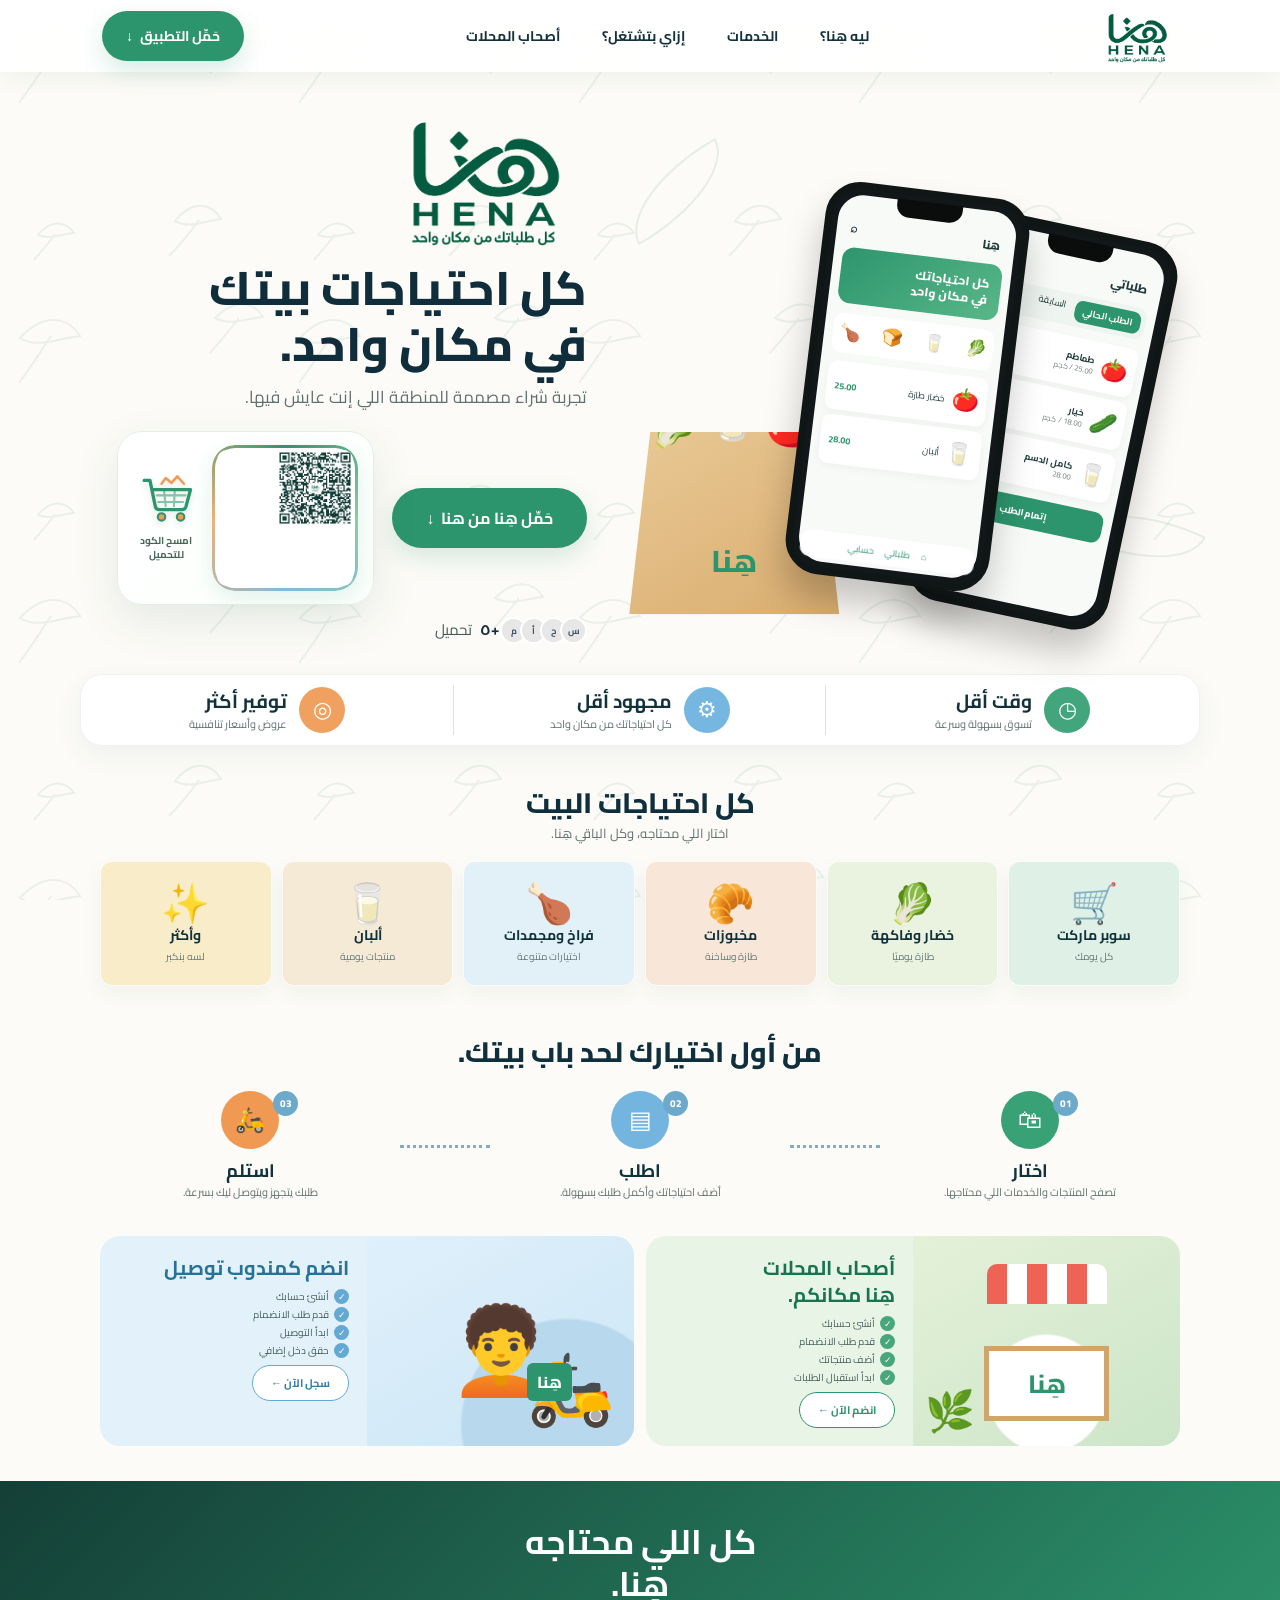
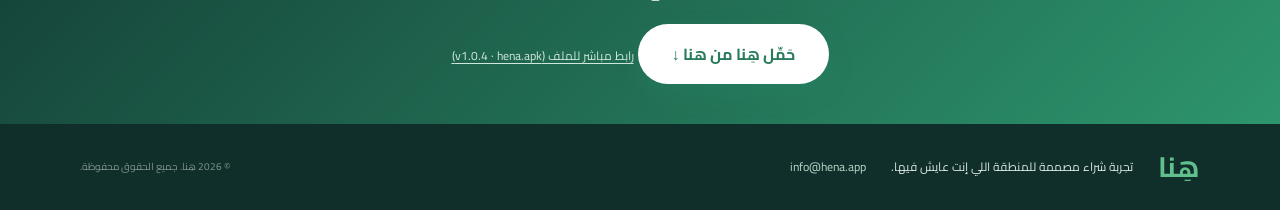
==== commit 4187e2c1: "Fill QR frame and hide version/platform labels" ====
--- a/index.html
+++ b/index.html
@@ -17,11 +17,11 @@
 .nav-inner{height:72px;max-width:1120px;margin:auto;padding:0 22px;display:flex;align-items:center;gap:30px}.brand{font-size:34px;font-weight:800;color:var(--green);letter-spacing:-2px;display:flex;align-items:center}.brand img{display:block;width:88px;height:auto}.nav-links{display:flex;gap:42px;align-items:center;flex:1;justify-content:center}.nav-links a{font-size:14px;font-weight:700}.nav-links a:hover{color:var(--green)}
 .btn{border:0;border-radius:999px;padding:12px 24px;font:700 14px var(--font);cursor:pointer;transition:.25s;display:inline-flex;align-items:center;justify-content:center;gap:7px}.btn-primary{background:var(--green);color:#fff;box-shadow:0 10px 25px rgba(45,149,109,.18)}.btn-primary:hover{transform:translateY(-2px);background:#257f5d}.btn-secondary{background:#fff;border:1px solid var(--green);color:var(--green)}.btn-large{padding:15px 34px;font-size:16px}.hamburger{display:none;background:none;border:0}.hamburger i{display:block;width:24px;height:3px;background:var(--dark);margin:4px;border-radius:5px}
 .hero{padding:105px 20px 20px}.hero-inner{max-width:1120px;min-height:475px;margin:auto;display:grid;grid-template-columns:1.05fr .95fr;gap:10px;align-items:center}.hero-copy{order:2;padding:0 20px 10px 0}.hero-logo{font-size:76px;line-height:1;color:var(--green);font-weight:800;margin-bottom:8px}.hero-logo-img{display:block;width:220px;max-width:75%;height:auto;margin:0 0 8px auto}.hero h1{font-size:47px;line-height:1.2;color:#102d3b;font-weight:800;margin-bottom:13px}.hero-copy>p{font-size:17px;color:var(--muted);margin-bottom:20px}.hero-actions{display:flex;align-items:center;gap:18px}.qr-wrap{display:flex;align-items:center;justify-content:center;gap:13px;background:linear-gradient(135deg,#fff 0%,#fbfffc 100%);padding:13px 15px;border:1px solid #e3eee7;border-radius:25px;box-shadow:var(--shadow);flex:0 0 auto}
-.qr-frame{position:relative;isolation:isolate;width:146px;height:146px;padding:8px;border-radius:23px;background:#fff;display:grid;place-items:center;flex:0 0 auto;box-shadow:0 7px 20px rgba(45,149,109,.12)}
+.qr-frame{position:relative;isolation:isolate;width:146px;height:146px;padding:5px;border-radius:23px;background:#fff;display:grid;place-items:center;flex:0 0 auto;box-shadow:0 7px 20px rgba(45,149,109,.12)}
 .qr-frame:before{content:"";position:absolute;inset:0;border-radius:23px;padding:3px;background:conic-gradient(from 0deg,#2d956d,#8bcba6,#82b9df,#efb17a,#2d956d);-webkit-mask:linear-gradient(#000 0 0) content-box,linear-gradient(#000 0 0);-webkit-mask-composite:xor;mask-composite:exclude;animation:qrBorderSpin 5s linear infinite;pointer-events:none}
 .qr-frame:after{content:"";position:absolute;inset:5px;border:1px solid rgba(45,149,109,.12);border-radius:17px;pointer-events:none}
-.qr{width:128px;height:128px;display:grid;place-items:center;position:relative;z-index:1;padding:5px;border-radius:17px;background:#fff}
-.qr-img{width:118px;height:118px;display:block;object-fit:contain;border-radius:9px}
+.qr{width:136px;height:136px;display:block;position:relative;z-index:1;padding:0;border-radius:11px;overflow:hidden;background:#fff}
+.qr-img{width:100%;height:100%;display:block;object-fit:cover;border-radius:0}
 .qr-side{width:66px;display:flex;flex-direction:column;align-items:center;justify-content:center;gap:8px;text-align:center}
 .qr-side small{font-size:11px;line-height:1.5;color:#48655a;font-weight:700}
 .qr-cart{width:53px;height:53px;display:grid;place-items:center;color:var(--green);animation:cartNudge 2.4s ease-in-out infinite;transform-origin:center center}
@@ -36,7 +36,7 @@
 .final-cta{margin-top:0;padding:40px 20px;text-align:center;background:linear-gradient(135deg,#143f36,#2d956d);color:#fff}.final-cta h2{font-size:34px;color:#fff;line-height:1.25;margin-bottom:18px}.final-cta .btn{background:#fff;color:#287b5b}
 footer{background:#102e2a;color:#dbe7e2;padding:22px}.footer-inner{max-width:1120px;margin:auto;display:flex;align-items:center;gap:25px;flex-wrap:wrap;font-size:12px}.footer-inner strong{font-size:28px;color:#5fc08e}.footer-inner a{color:#b9d9ca}.footer-inner small{margin-right:auto;color:#82958f}
 @media(max-width:850px){.nav-links{display:none}.nav-download{display:none}.hamburger{display:block;margin-right:auto}.hero-inner{grid-template-columns:1fr}.hero-copy{order:1;text-align:center;padding:0}.hero-logo{font-size:58px}.hero-logo-img{margin:0 auto 8px;width:200px}.hero h1{font-size:37px}.hero-actions{justify-content:center}.downloads{justify-content:center}.hero-art{order:2;height:410px;transform:scale(.9);transform-origin:center top}.benefit-bar{margin:0 15px;grid-template-columns:1fr}.benefit-bar>div{padding:10px}.benefit-bar>div+div:before{display:none}.category-grid{grid-template-columns:repeat(3,1fr)}.partners{grid-template-columns:1fr}.steps{grid-template-columns:1fr;gap:18px}.connector{width:50px;margin:auto;transform:rotate(90deg)}}
-@media(max-width:520px){.qr-wrap{gap:10px;padding:10px;border-radius:20px}.qr-frame{width:132px;height:132px;padding:7px;border-radius:20px}.qr-frame:before{border-radius:20px}.qr{width:116px;height:116px;padding:4px}.qr-img{width:108px;height:108px}.qr-side{width:55px}.qr-cart{width:46px;height:46px}.qr-side small{font-size:10px}.hero{padding-top:92px}.hero h1{font-size:30px}.hero-copy>p{font-size:13px}.hero-actions{flex-direction:column}.qr-wrap{order:2}.hero-art{transform:scale(.72);height:315px;margin-top:-25px}.phone-one{right:calc(50% - 85px)}.phone-two{right:calc(50% + 40px);top:75px}.grocery-bag{left:calc(50% - 150px);transform:scale(.8);transform-origin:bottom left}.category-grid{grid-template-columns:repeat(2,1fr)}.category{height:120px}.partner-card{grid-template-columns:1fr}.partner-illustration{min-height:140px}.footer-inner{justify-content:center;text-align:center}.footer-inner small{margin:0;width:100%}}
+@media(max-width:520px){.qr-wrap{gap:10px;padding:10px;border-radius:20px}.qr-frame{width:132px;height:132px;padding:5px;border-radius:20px}.qr-frame:before{border-radius:20px}.qr{width:122px;height:122px;padding:0;border-radius:9px}.qr-img{width:100%;height:100%}.qr-side{width:55px}.qr-cart{width:46px;height:46px}.qr-side small{font-size:10px}.hero{padding-top:92px}.hero h1{font-size:30px}.hero-copy>p{font-size:13px}.hero-actions{flex-direction:column}.qr-wrap{order:2}.hero-art{transform:scale(.72);height:315px;margin-top:-25px}.phone-one{right:calc(50% - 85px)}.phone-two{right:calc(50% + 40px);top:75px}.grocery-bag{left:calc(50% - 150px);transform:scale(.8);transform-origin:bottom left}.category-grid{grid-template-columns:repeat(2,1fr)}.category{height:120px}.partner-card{grid-template-columns:1fr}.partner-illustration{min-height:140px}.footer-inner{justify-content:center;text-align:center}.footer-inner small{margin:0;width:100%}}
 
     </style>
 </head>
@@ -66,7 +66,7 @@
         <button class="btn btn-primary btn-large btn-download" data-url="https://github.com/ananbusiness88-hue/Hena/releases/latest/download/hena.apk">حَمِّل هِنا من هنا <span>↓</span></button>
         <div class="qr-wrap" aria-label="امسح رمز QR لتحميل تطبيق هِنا">
           <div class="qr-frame">
-            <a class="qr" href="https://github.com/ananbusiness88-hue/Hena/releases/latest/download/hena.apk" title="تحميل هِنا مباشرة" aria-label="تحميل تطبيق هِنا"><img class="qr-img" src="hena-download-qr.png?v=20261027-2" width="684" height="684" alt="رمز QR لتحميل تطبيق هِنا"></a>
+            <a class="qr" href="https://github.com/ananbusiness88-hue/Hena/releases/latest/download/hena.apk" title="تحميل هِنا مباشرة" aria-label="تحميل تطبيق هِنا"><img class="qr-img" src="hena-download-qr.png?v=20261027-3" width="684" height="684" alt="رمز QR لتحميل تطبيق هِنا"></a>
           </div>
           <div class="qr-side">
             <div class="qr-cart" aria-hidden="true">
@@ -82,7 +82,6 @@
           </div>
         </div>
       </div>
-      <div class="build-meta">النسخة الحالية <strong>v1.0.4</strong> · 33.71 MB · Android 7.0+</div>
       <div class="downloads"><span class="avatars"><b>م</b><b>أ</b><b>ح</b><b>س</b></span><strong>+<span id="download-count" aria-live="polite" title="جارٍ تحميل عدد التنزيلات الفعلي">…</span></strong> تحميل</div>
     </div>
 
@@ -158,7 +157,6 @@
 <section class="final-cta">
   <h2>كل اللي محتاجه<br>هِنا.</h2>
   <button class="btn btn-primary btn-large btn-download" data-url="https://github.com/ananbusiness88-hue/Hena/releases/latest/download/hena.apk">حَمِّل هِنا من هنا ↓</button>
-  <p class="cta-note">النسخة v1.0.4 · 33.71 MB · Android 7.0 وأحدث</p>
   <a class="cta-backup" href="https://github.com/ananbusiness88-hue/Hena/releases/download/v1.0.4/hena.apk" download>رابط مباشر للملف (v1.0.4 · hena.apk)</a>
 </section>
 </main>
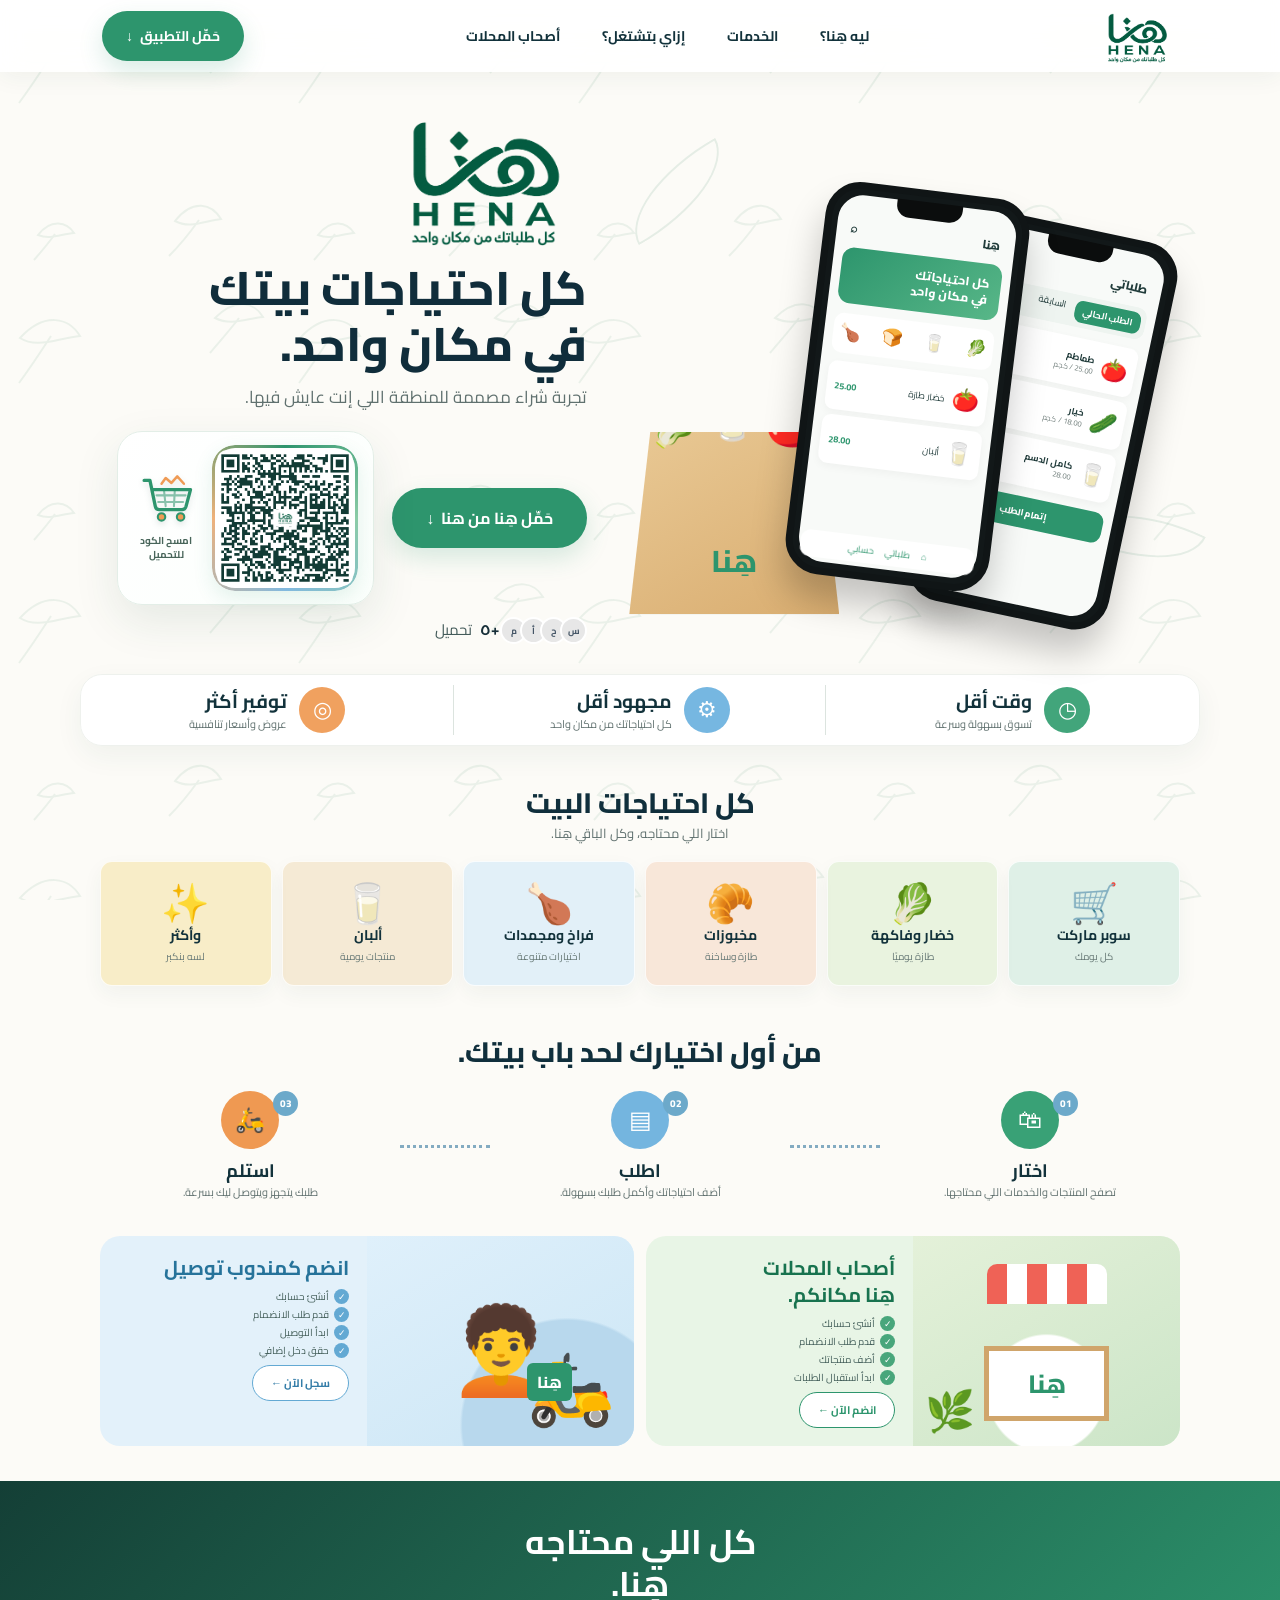
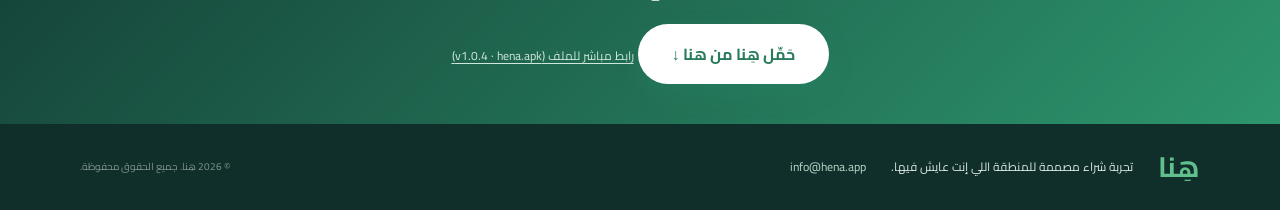
==== commit c8d0f67a: "Fix QR image size override so code fills its frame" ====
--- a/index.html
+++ b/index.html
@@ -21,7 +21,7 @@
 .qr-frame:before{content:"";position:absolute;inset:0;border-radius:23px;padding:3px;background:conic-gradient(from 0deg,#2d956d,#8bcba6,#82b9df,#efb17a,#2d956d);-webkit-mask:linear-gradient(#000 0 0) content-box,linear-gradient(#000 0 0);-webkit-mask-composite:xor;mask-composite:exclude;animation:qrBorderSpin 5s linear infinite;pointer-events:none}
 .qr-frame:after{content:"";position:absolute;inset:5px;border:1px solid rgba(45,149,109,.12);border-radius:17px;pointer-events:none}
 .qr{width:136px;height:136px;display:block;position:relative;z-index:1;padding:0;border-radius:11px;overflow:hidden;background:#fff}
-.qr-img{width:100%;height:100%;display:block;object-fit:cover;border-radius:0}
+.qr-wrap a.qr img.qr-img{width:100%;height:100%;display:block;object-fit:cover;border-radius:0}
 .qr-side{width:66px;display:flex;flex-direction:column;align-items:center;justify-content:center;gap:8px;text-align:center}
 .qr-side small{font-size:11px;line-height:1.5;color:#48655a;font-weight:700}
 .qr-cart{width:53px;height:53px;display:grid;place-items:center;color:var(--green);animation:cartNudge 2.4s ease-in-out infinite;transform-origin:center center}
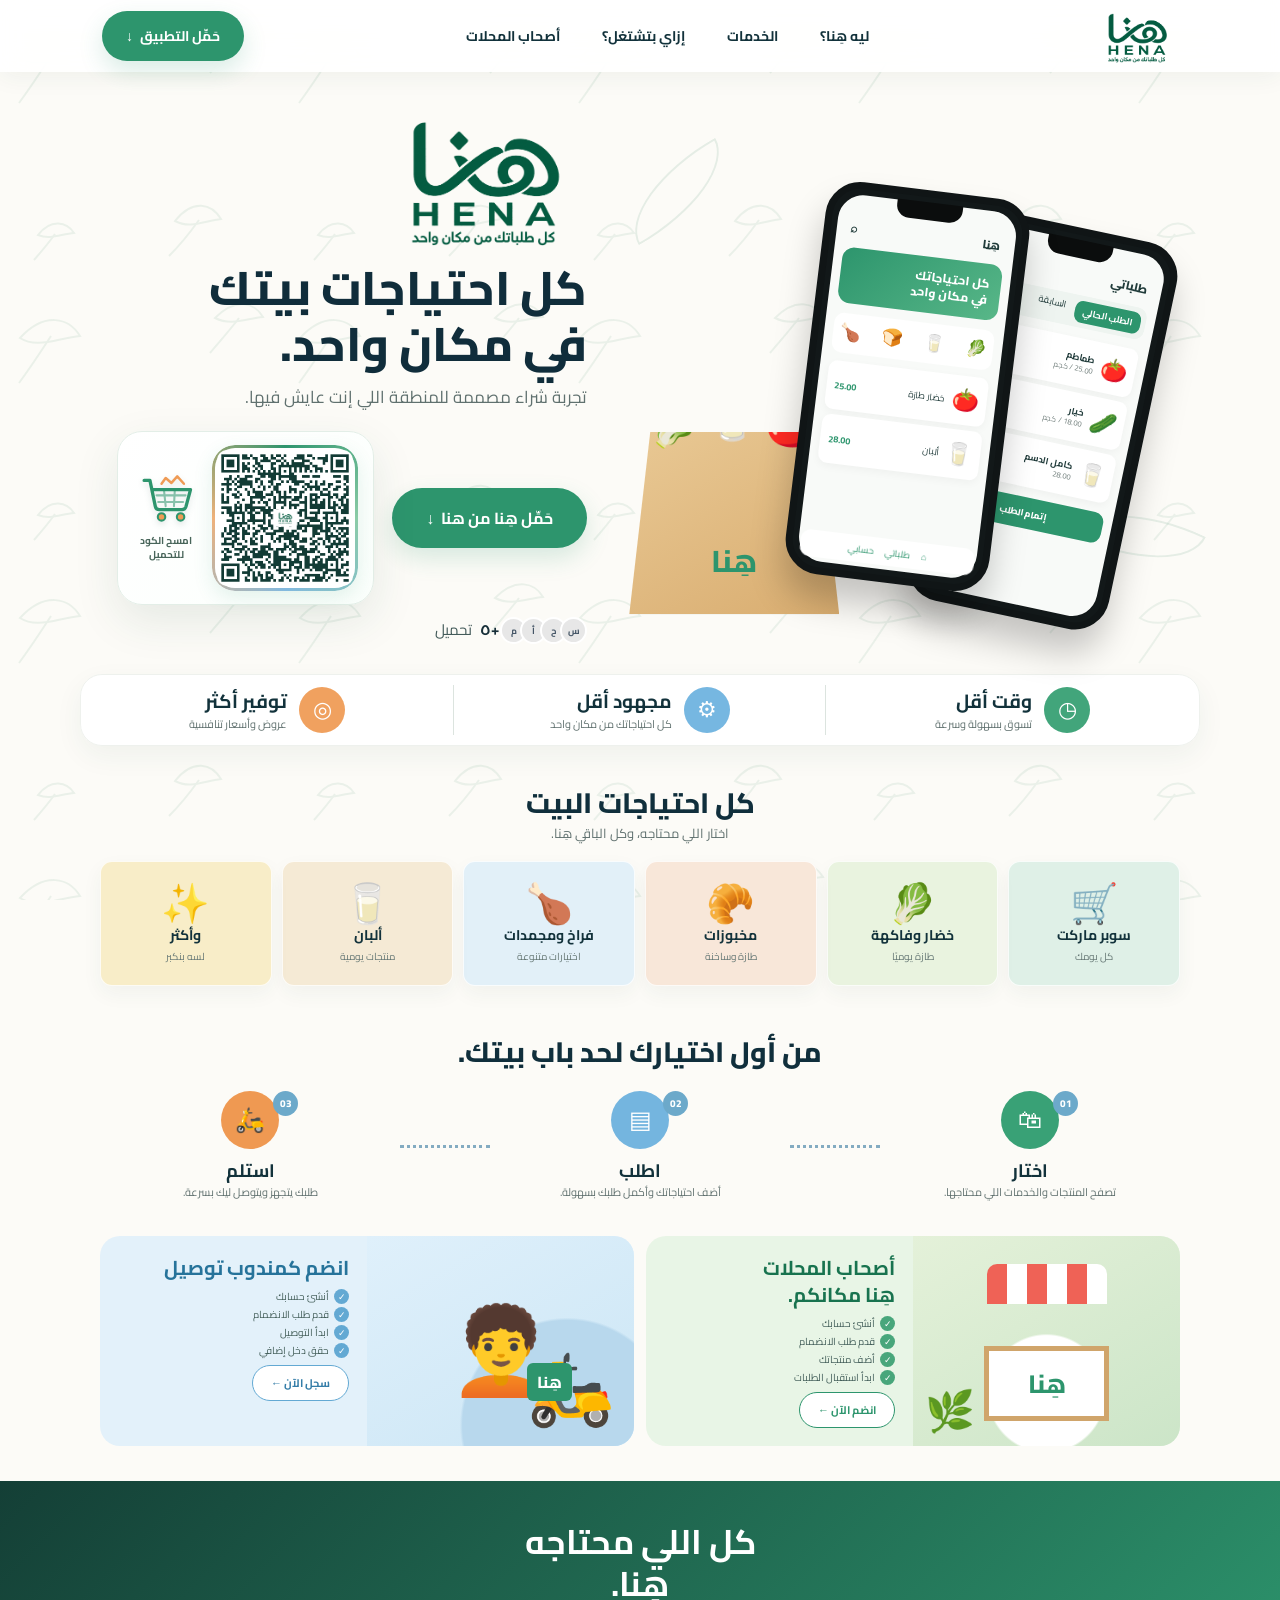
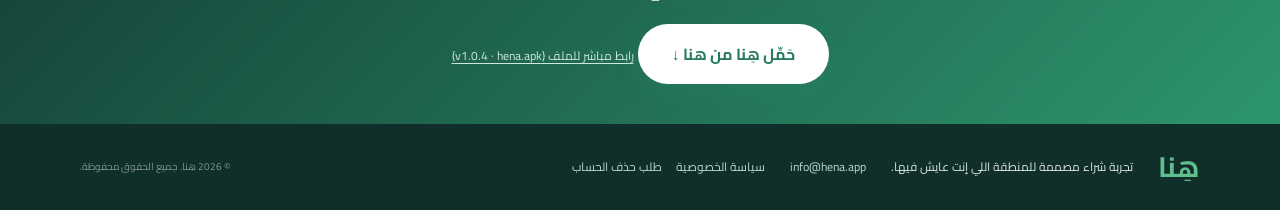
==== commit cce36afa: "Link privacy policy and account deletion from Hena landing page" ====
--- a/index.html
+++ b/index.html
@@ -161,7 +161,7 @@
 </section>
 </main>
 
-<footer><div class="footer-inner"><strong>هِنا</strong><span>تجربة شراء مصممة للمنطقة اللي إنت عايش فيها.</span><a href="mailto:info@hena.app">info@hena.app</a><small>© 2026 هِنا. جميع الحقوق محفوظة.</small></div></footer>
+<footer><div class="footer-inner"><strong>هِنا</strong><span>تجربة شراء مصممة للمنطقة اللي إنت عايش فيها.</span><a href="mailto:info@hena.app">info@hena.app</a><nav aria-label="روابط قانونية" style="display:flex;gap:14px;flex-wrap:wrap;justify-content:center"><a href="privacy-policy.html">سياسة الخصوصية</a><a href="delete-account.html">طلب حذف الحساب</a></nav><small>© 2026 هِنا. جميع الحقوق محفوظة.</small></div></footer>
 <script src="script.js?v=20261027-2"></script>
 </body>
 </html>
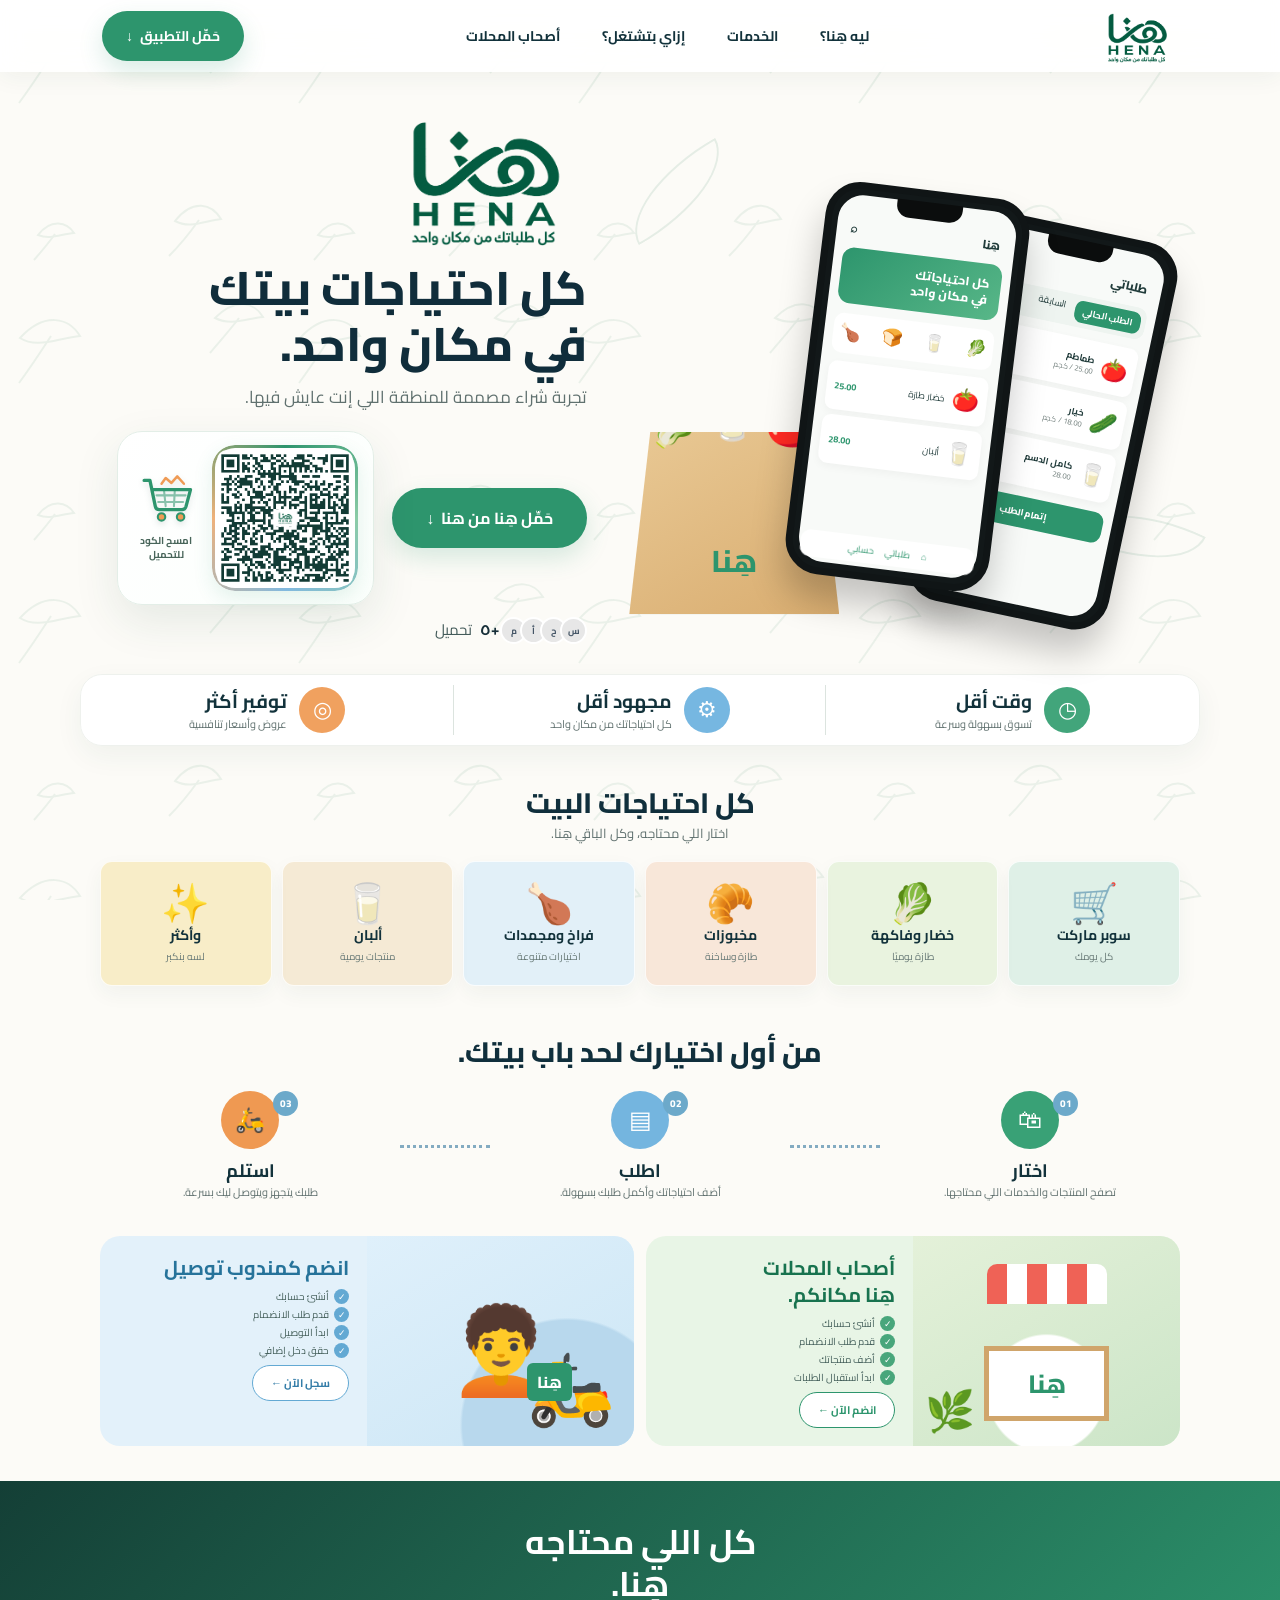
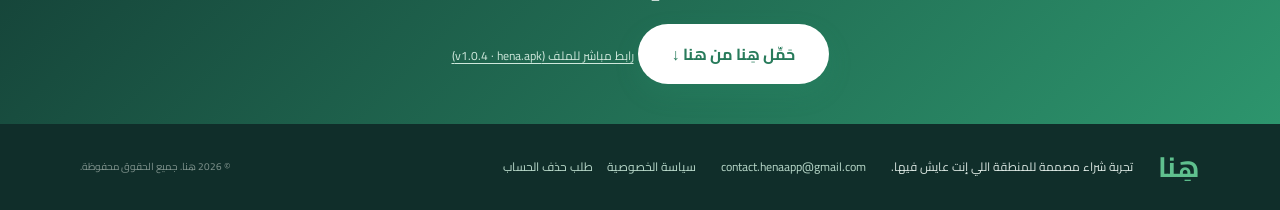
==== commit 93e8c7d2: "Point Hena homepage to refreshed privacy policy and new support email" ====
--- a/index.html
+++ b/index.html
@@ -161,7 +161,7 @@
 </section>
 </main>
 
-<footer><div class="footer-inner"><strong>هِنا</strong><span>تجربة شراء مصممة للمنطقة اللي إنت عايش فيها.</span><a href="mailto:info@hena.app">info@hena.app</a><nav aria-label="روابط قانونية" style="display:flex;gap:14px;flex-wrap:wrap;justify-content:center"><a href="privacy-policy.html">سياسة الخصوصية</a><a href="delete-account.html">طلب حذف الحساب</a></nav><small>© 2026 هِنا. جميع الحقوق محفوظة.</small></div></footer>
+<footer><div class="footer-inner"><strong>هِنا</strong><span>تجربة شراء مصممة للمنطقة اللي إنت عايش فيها.</span><a href="mailto:contact.henaapp@gmail.com">contact.henaapp@gmail.com</a><nav aria-label="روابط قانونية" style="display:flex;gap:14px;flex-wrap:wrap;justify-content:center"><a href="privacy.html?v=20261028-2">سياسة الخصوصية</a><a href="delete-account.html">طلب حذف الحساب</a></nav><small>© 2026 هِنا. جميع الحقوق محفوظة.</small></div></footer>
 <script src="script.js?v=20261027-2"></script>
 </body>
 </html>
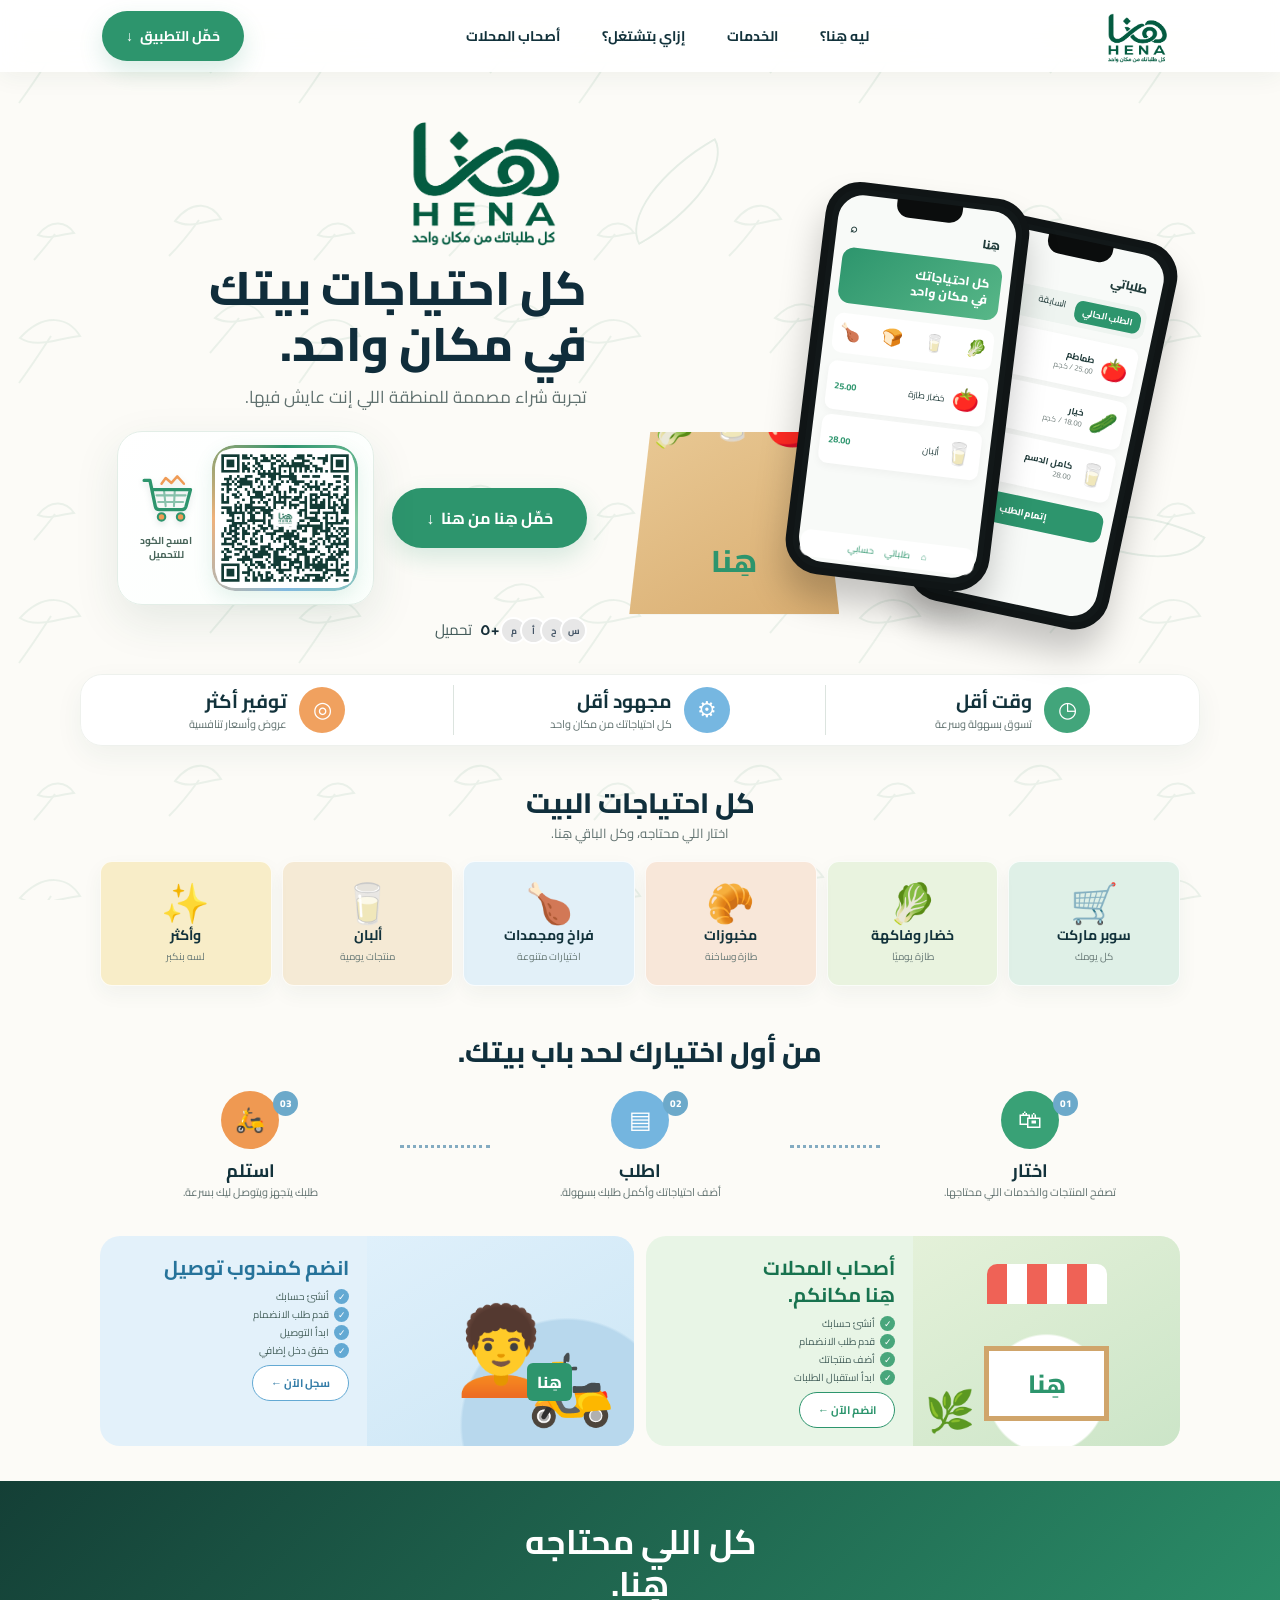
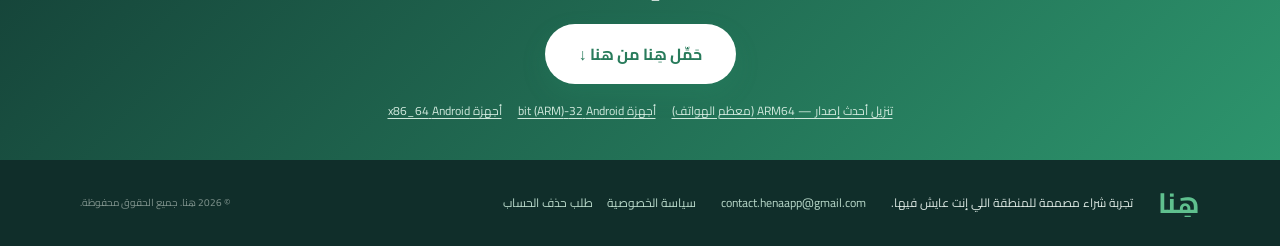
==== commit 0183aff5: "Use latest Hena release links and offer architecture-specific APK downloads" ====
--- a/index.html
+++ b/index.html
@@ -157,7 +157,11 @@
 <section class="final-cta">
   <h2>كل اللي محتاجه<br>هِنا.</h2>
   <button class="btn btn-primary btn-large btn-download" data-url="https://github.com/ananbusiness88-hue/Hena/releases/latest/download/hena.apk">حَمِّل هِنا من هنا ↓</button>
-  <a class="cta-backup" href="https://github.com/ananbusiness88-hue/Hena/releases/download/v1.0.4/hena.apk" download>رابط مباشر للملف (v1.0.4 · hena.apk)</a>
+  <div class="download-variants" aria-label="روابط تنزيل ملفات التطبيق حسب نوع الجهاز" style="display:flex;flex-wrap:wrap;justify-content:center;gap:4px 16px;margin-top:8px">
+    <a class="cta-backup" href="https://github.com/ananbusiness88-hue/Hena/releases/latest/download/hena.apk" download>تنزيل أحدث إصدار — ARM64 (معظم الهواتف)</a>
+    <a class="cta-backup" href="https://github.com/ananbusiness88-hue/Hena/releases/latest/download/hena-armeabi-v7a.apk" download>أجهزة Android ‏32-bit (ARM)</a>
+    <a class="cta-backup" href="https://github.com/ananbusiness88-hue/Hena/releases/latest/download/hena-x86_64.apk" download>أجهزة Android ‏x86_64</a>
+  </div>
 </section>
 </main>
 
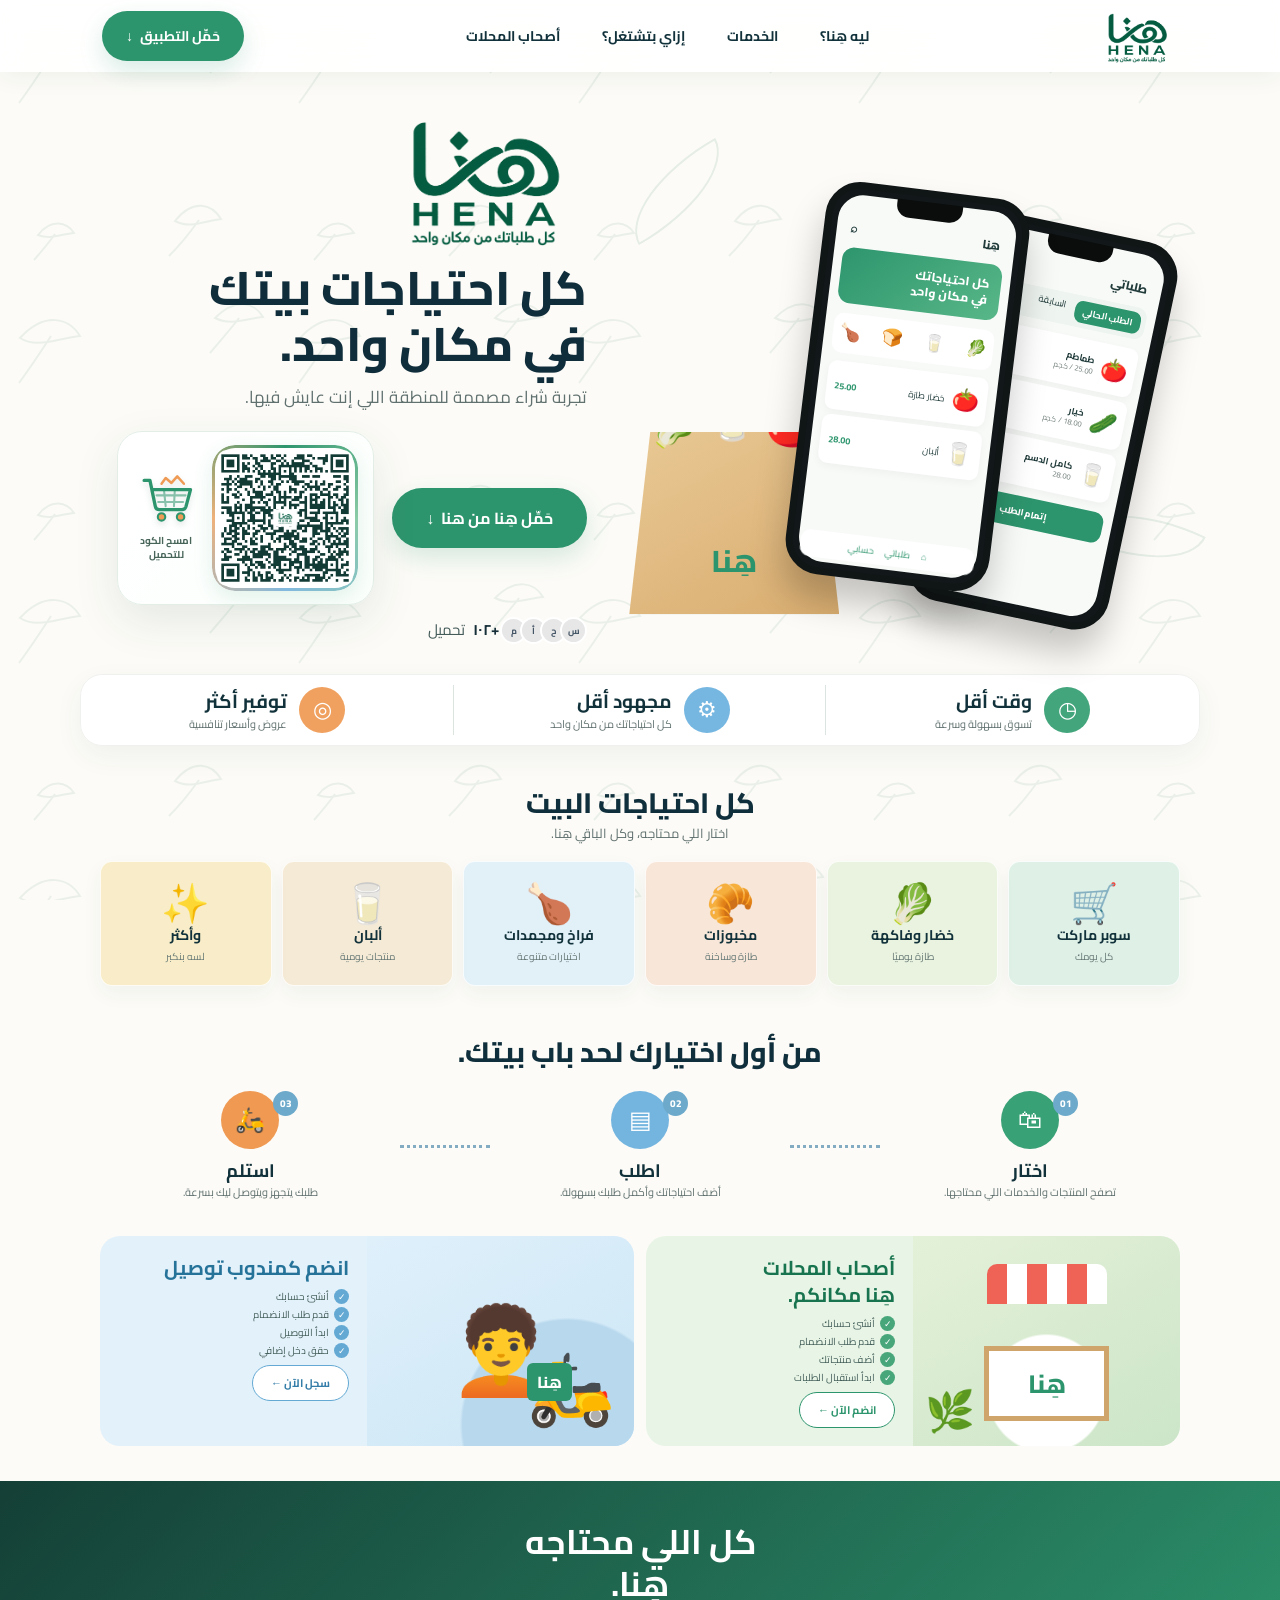
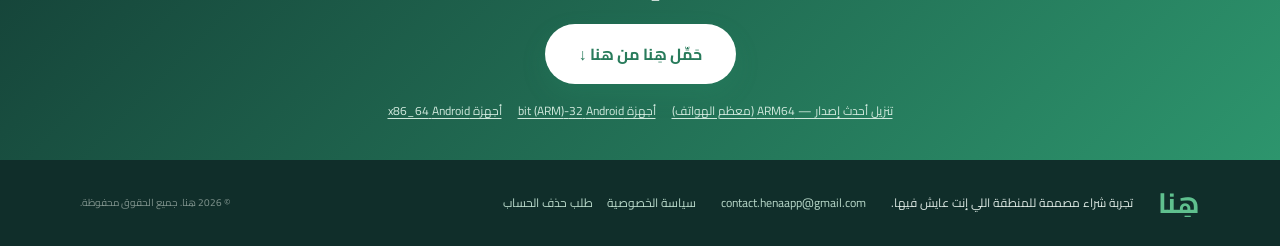
==== commit a522a6aa: "Count every Hena download (QR code + download buttons) from the real GitHub release counter" ====
--- a/index.html
+++ b/index.html
@@ -82,7 +82,7 @@
           </div>
         </div>
       </div>
-      <div class="downloads"><span class="avatars"><b>م</b><b>أ</b><b>ح</b><b>س</b></span><strong>+<span id="download-count" aria-live="polite" title="جارٍ تحميل عدد التنزيلات الفعلي">…</span></strong> تحميل</div>
+      <div class="downloads"><span class="avatars"><b>م</b><b>أ</b><b>ح</b><b>س</b></span><strong>+<span id="download-count" aria-live="polite" title="جارٍ تحميل عدد التنزيلات الفعلي">١٠٢</span></strong> تحميل</div>
     </div>
 
     <div class="hero-art">
@@ -166,6 +166,6 @@
 </main>
 
 <footer><div class="footer-inner"><strong>هِنا</strong><span>تجربة شراء مصممة للمنطقة اللي إنت عايش فيها.</span><a href="mailto:contact.henaapp@gmail.com">contact.henaapp@gmail.com</a><nav aria-label="روابط قانونية" style="display:flex;gap:14px;flex-wrap:wrap;justify-content:center"><a href="privacy.html?v=20261028-2">سياسة الخصوصية</a><a href="delete-account.html">طلب حذف الحساب</a></nav><small>© 2026 هِنا. جميع الحقوق محفوظة.</small></div></footer>
-<script src="script.js?v=20261027-2"></script>
+<script src="script.js?v=20261102-1"></script>
 </body>
 </html>
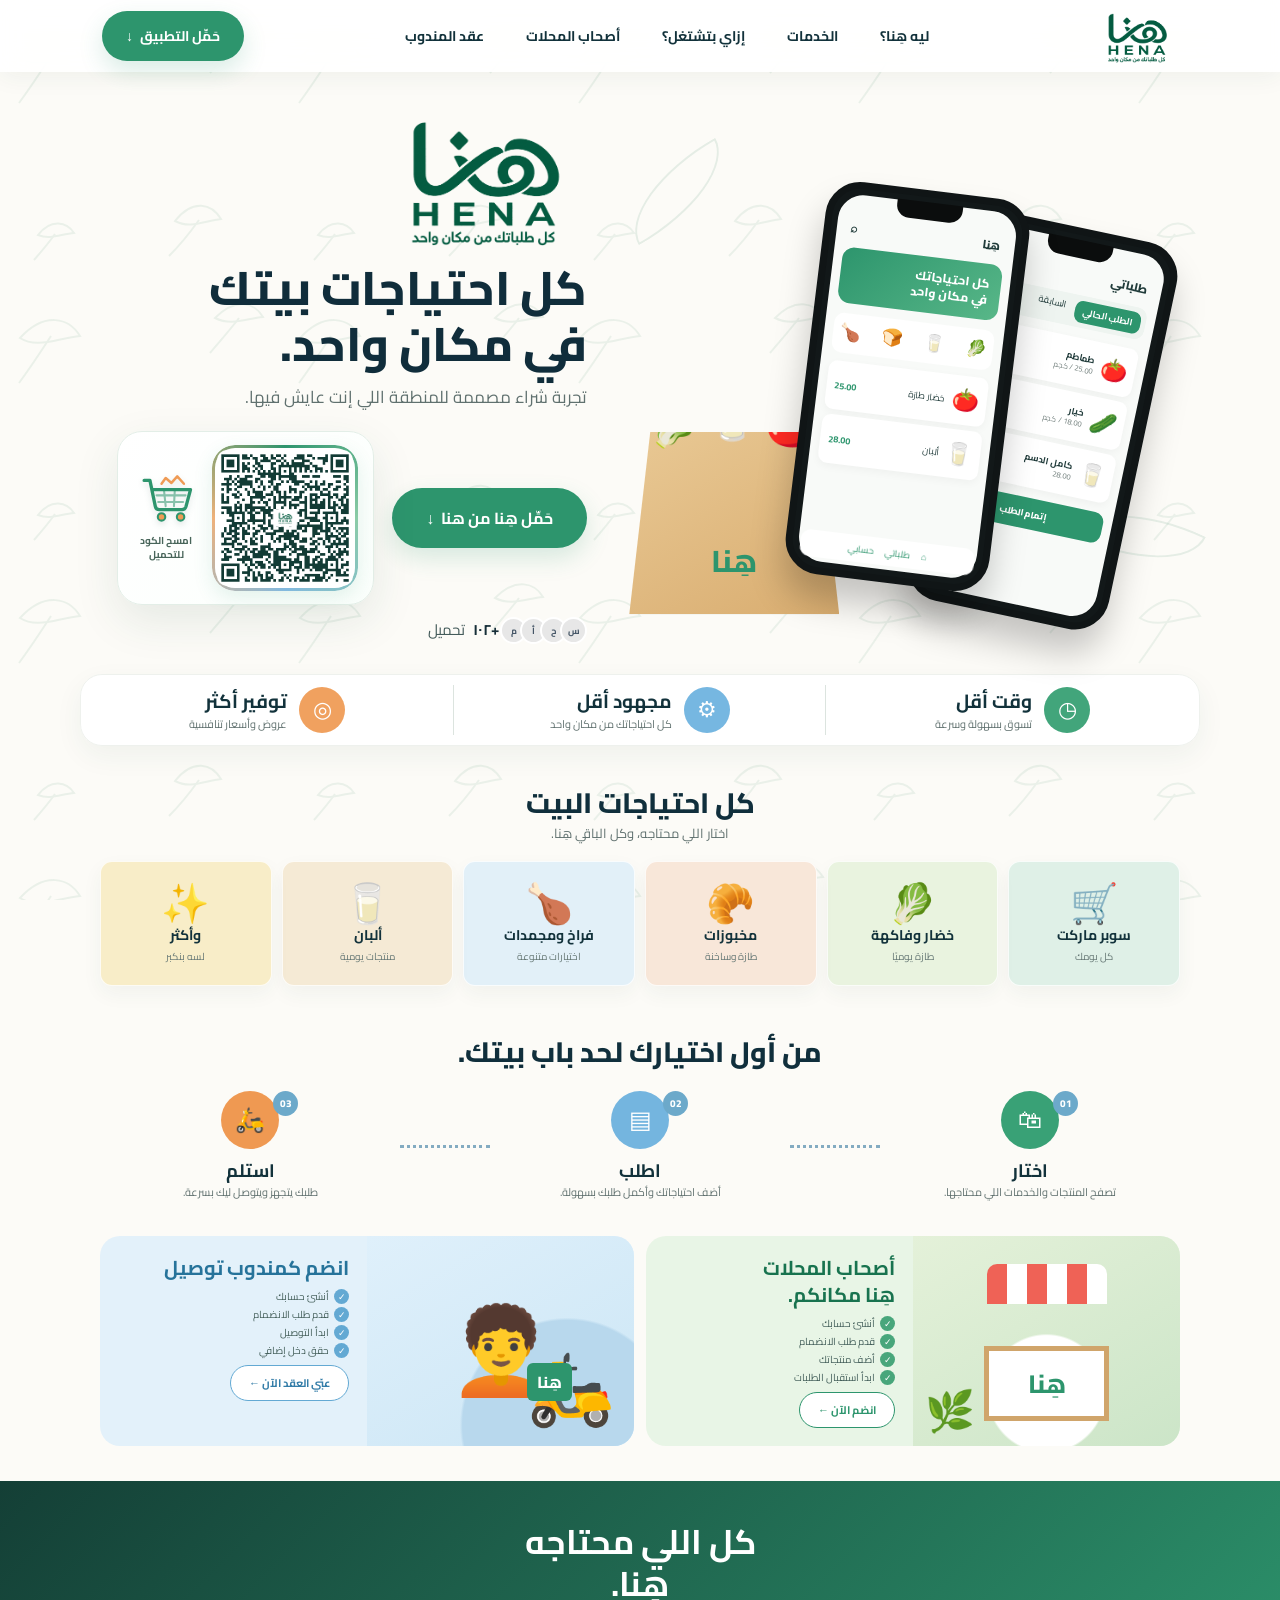
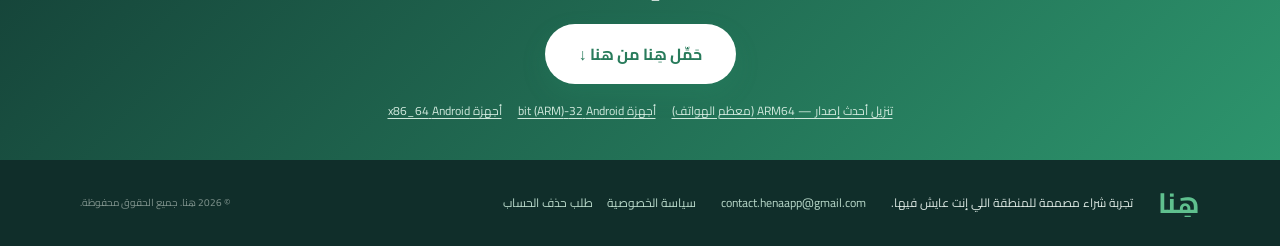
==== commit c99b70d4: "Add driver contract page (contract.html)" ====
--- a/index.html
+++ b/index.html
@@ -49,6 +49,7 @@
       <a href="#services">الخدمات</a>
       <a href="#how">إزاي بتشتغل؟</a>
       <a href="#merchants">أصحاب المحلات</a>
+      <a href="contract.html">عقد المندوب</a>
     </div>
     <button class="btn btn-primary btn-download nav-download" data-url="https://github.com/ananbusiness88-hue/Hena/releases/latest/download/hena.apk">حَمِّل التطبيق <span>↓</span></button>
     <button class="hamburger" id="hamburger" aria-label="القائمة"><i></i><i></i><i></i></button>
@@ -150,7 +151,7 @@
   </div>
   <div class="partner-card driver">
     <div class="partner-illustration driver-illus"><div class="rider">🧑‍🦱</div><div class="bike">🛵</div><div class="box">هِنا</div></div>
-    <div class="partner-copy"><h2>انضم كمندوب توصيل</h2><ul><li>أنشئ حسابك</li><li>قدم طلب الانضمام</li><li>ابدأ التوصيل</li><li>حقق دخل إضافي</li></ul><a class="btn btn-secondary blue-btn" href="mailto:drivers@hena.app">سجل الآن ←</a></div>
+    <div class="partner-copy"><h2>انضم كمندوب توصيل</h2><ul><li>أنشئ حسابك</li><li>قدم طلب الانضمام</li><li>ابدأ التوصيل</li><li>حقق دخل إضافي</li></ul><a class="btn btn-secondary blue-btn" href="contract.html">عبّي العقد الآن ←</a></div>
   </div>
 </section>
 
